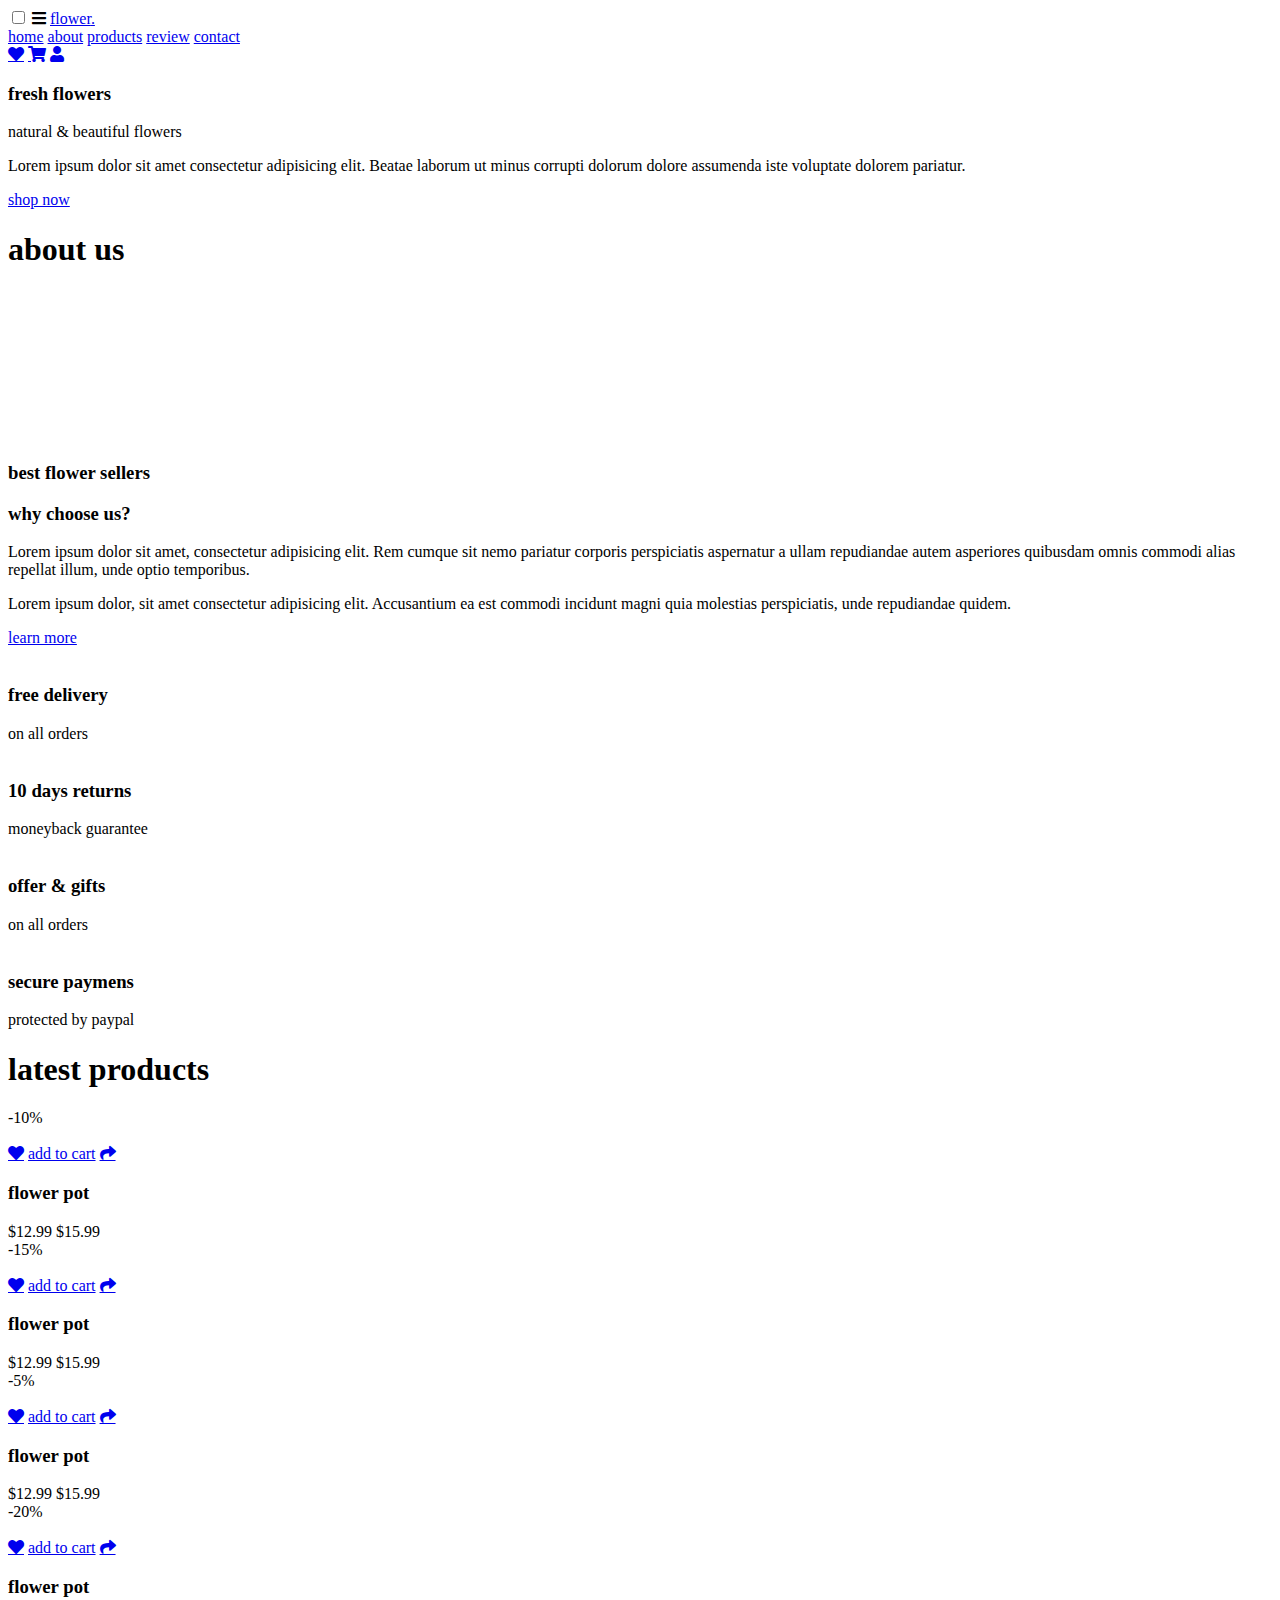
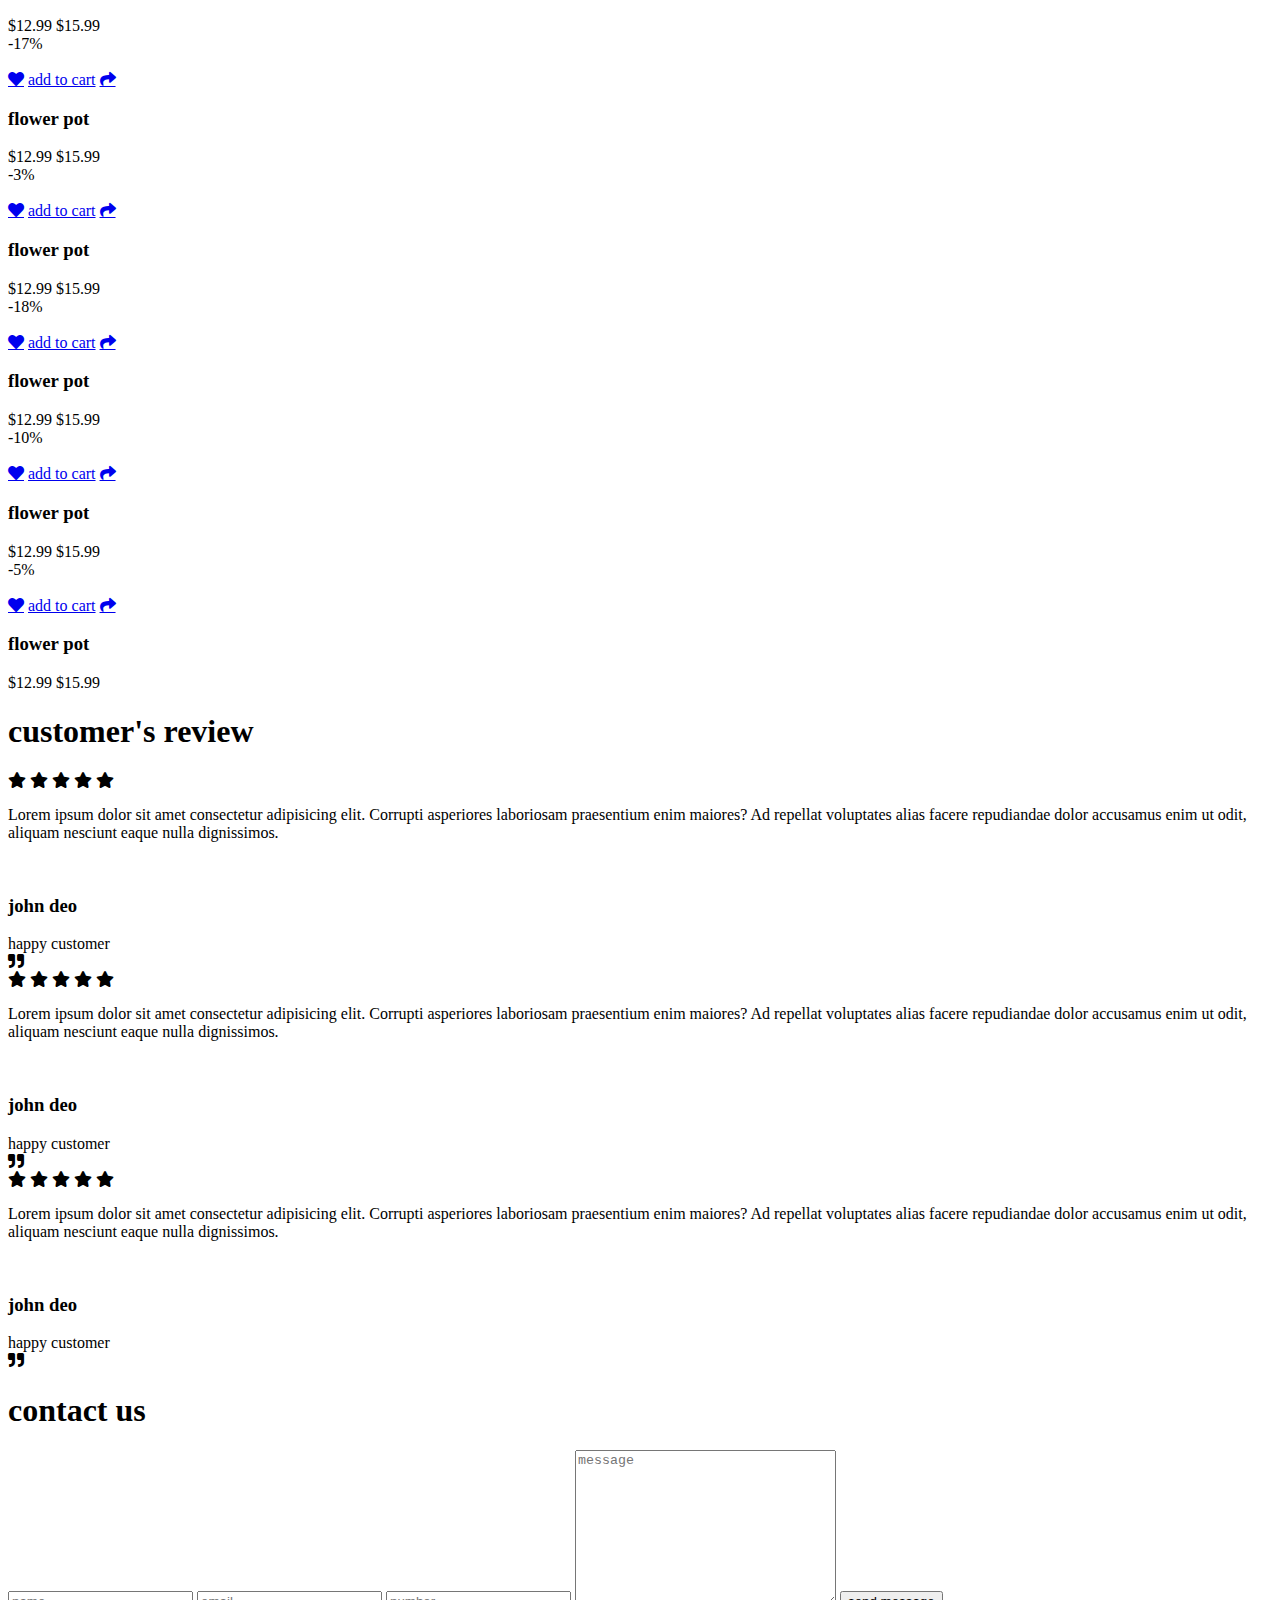
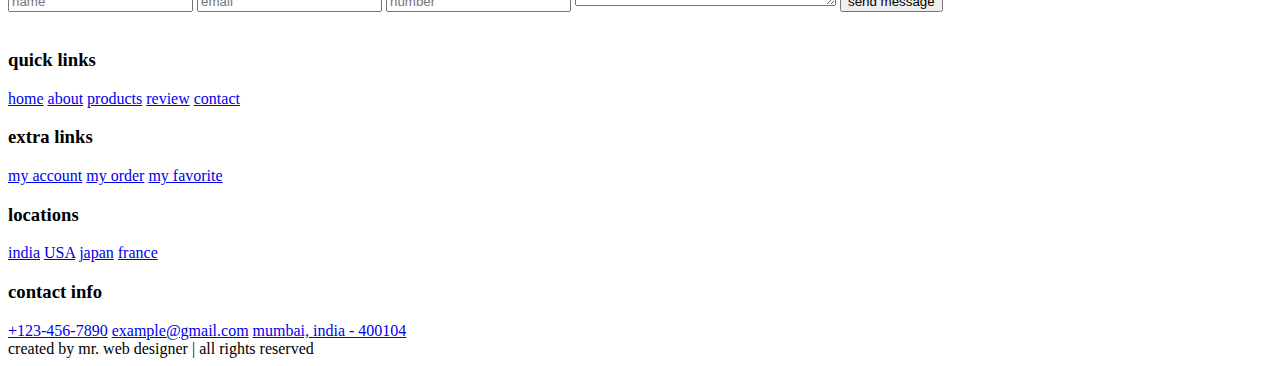
==== index.html @ 036f579e "Add files via upload" ====
<!DOCTYPE html>
<html lang="en">
<head>
    <meta charset="UTF-8">
    <meta http-equiv="X-UA-Compatible" content="IE=edge">
    <meta name="viewport" content="width=device-width, initial-scale=1.0">
    <title>complete responsive flower website design tutorial</title>

    <!-- font awesome cdn link  -->
    <link rel="stylesheet" href="https://cdnjs.cloudflare.com/ajax/libs/font-awesome/5.15.3/css/all.min.css">

    <!-- custom css file link  -->
    <link rel="stylesheet" href="css/style.css">

</head>
<body>

<!-- header section starts  -->

<header>

    <input type="checkbox" name="" id="toggler">
    <label for="toggler" class="fas fa-bars"></label>

    <a href="#" class="logo">flower<span>.</span></a>

    <nav class="navbar">
        <a href="#home">home</a>
        <a href="#about">about</a>
        <a href="#products">products</a>
        <a href="#review">review</a>
        <a href="#contact">contact</a>
    </nav>

    <div class="icons">
        <a href="#" class="fas fa-heart"></a>
        <a href="#" class="fas fa-shopping-cart"></a>
        <a href="#" class="fas fa-user"></a>
    </div>

</header>

<!-- header section ends -->

<!-- home section starts  -->

<section class="home" id="home">

    <div class="content">
        <h3>fresh flowers</h3>
        <span> natural & beautiful flowers </span>
        <p>Lorem ipsum dolor sit amet consectetur adipisicing elit. Beatae laborum ut minus corrupti dolorum dolore assumenda iste voluptate dolorem pariatur.</p>
        <a href="#" class="btn">shop now</a>
    </div>
    
</section>

<!-- home section ends -->

<!-- about section starts  -->

<section class="about" id="about">

    <h1 class="heading"> <span> about </span> us </h1>

    <div class="row">

        <div class="video-container">
            <video src="images/about-vid.mp4" loop autoplay muted></video>
            <h3>best flower sellers</h3>
        </div>

        <div class="content">
            <h3>why choose us?</h3>
            <p>Lorem ipsum dolor sit amet, consectetur adipisicing elit. Rem cumque sit nemo pariatur corporis perspiciatis aspernatur a ullam repudiandae autem asperiores quibusdam omnis commodi alias repellat illum, unde optio temporibus.</p>
            <p>Lorem ipsum dolor, sit amet consectetur adipisicing elit. Accusantium ea est commodi incidunt magni quia molestias perspiciatis, unde repudiandae quidem.</p>
            <a href="#" class="btn">learn more</a>
        </div>

    </div>

</section>

<!-- about section ends -->

<!-- icons section starts  -->

<section class="icons-container">

    <div class="icons">
        <img src="images/icon-1.png" alt="">
        <div class="info">
            <h3>free delivery</h3>
            <span>on all orders</span>
        </div>
    </div>

    <div class="icons">
        <img src="images/icon-2.png" alt="">
        <div class="info">
            <h3>10 days returns</h3>
            <span>moneyback guarantee</span>
        </div>
    </div>

    <div class="icons">
        <img src="images/icon-3.png" alt="">
        <div class="info">
            <h3>offer & gifts</h3>
            <span>on all orders</span>
        </div>
    </div>

    <div class="icons">
        <img src="images/icon-4.png" alt="">
        <div class="info">
            <h3>secure paymens</h3>
            <span>protected by paypal</span>
        </div>
    </div>
   
</section>

<!-- icons section ends -->

<!-- prodcuts section starts  -->

<section class="products" id="products">

    <h1 class="heading"> latest <span>products</span> </h1>

    <div class="box-container">

        <div class="box">
            <span class="discount">-10%</span>
            <div class="image">
                <img src="images/img-1.jpg" alt="">
                <div class="icons">
                    <a href="#" class="fas fa-heart"></a>
                    <a href="#" class="cart-btn">add to cart</a>
                    <a href="#" class="fas fa-share"></a>
                </div>
            </div>
            <div class="content">
                <h3>flower pot</h3>
                <div class="price"> $12.99 <span>$15.99</span> </div>
            </div>
        </div>

        <div class="box">
            <span class="discount">-15%</span>
            <div class="image">
                <img src="images/img-2.jpg" alt="">
                <div class="icons">
                    <a href="#" class="fas fa-heart"></a>
                    <a href="#" class="cart-btn">add to cart</a>
                    <a href="#" class="fas fa-share"></a>
                </div>
            </div>
            <div class="content">
                <h3>flower pot</h3>
                <div class="price"> $12.99 <span>$15.99</span> </div>
            </div>
        </div>

        <div class="box">
            <span class="discount">-5%</span>
            <div class="image">
                <img src="images/img-3.jpg" alt="">
                <div class="icons">
                    <a href="#" class="fas fa-heart"></a>
                    <a href="#" class="cart-btn">add to cart</a>
                    <a href="#" class="fas fa-share"></a>
                </div>
            </div>
            <div class="content">
                <h3>flower pot</h3>
                <div class="price"> $12.99 <span>$15.99</span> </div>
            </div>
        </div>

        <div class="box">
            <span class="discount">-20%</span>
            <div class="image">
                <img src="images/img-4.jpg" alt="">
                <div class="icons">
                    <a href="#" class="fas fa-heart"></a>
                    <a href="#" class="cart-btn">add to cart</a>
                    <a href="#" class="fas fa-share"></a>
                </div>
            </div>
            <div class="content">
                <h3>flower pot</h3>
                <div class="price"> $12.99 <span>$15.99</span> </div>
            </div>
        </div>

        <div class="box">
            <span class="discount">-17%</span>
            <div class="image">
                <img src="images/img-5.jpg" alt="">
                <div class="icons">
                    <a href="#" class="fas fa-heart"></a>
                    <a href="#" class="cart-btn">add to cart</a>
                    <a href="#" class="fas fa-share"></a>
                </div>
            </div>
            <div class="content">
                <h3>flower pot</h3>
                <div class="price"> $12.99 <span>$15.99</span> </div>
            </div>
        </div>

        <div class="box">
            <span class="discount">-3%</span>
            <div class="image">
                <img src="images/img-6.jpg" alt="">
                <div class="icons">
                    <a href="#" class="fas fa-heart"></a>
                    <a href="#" class="cart-btn">add to cart</a>
                    <a href="#" class="fas fa-share"></a>
                </div>
            </div>
            <div class="content">
                <h3>flower pot</h3>
                <div class="price"> $12.99 <span>$15.99</span> </div>
            </div>
        </div>

        <div class="box">
            <span class="discount">-18%</span>
            <div class="image">
                <img src="images/img-7.jpg" alt="">
                <div class="icons">
                    <a href="#" class="fas fa-heart"></a>
                    <a href="#" class="cart-btn">add to cart</a>
                    <a href="#" class="fas fa-share"></a>
                </div>
            </div>
            <div class="content">
                <h3>flower pot</h3>
                <div class="price"> $12.99 <span>$15.99</span> </div>
            </div>
        </div>

        <div class="box">
            <span class="discount">-10%</span>
            <div class="image">
                <img src="images/img-8.jpg" alt="">
                <div class="icons">
                    <a href="#" class="fas fa-heart"></a>
                    <a href="#" class="cart-btn">add to cart</a>
                    <a href="#" class="fas fa-share"></a>
                </div>
            </div>
            <div class="content">
                <h3>flower pot</h3>
                <div class="price"> $12.99 <span>$15.99</span> </div>
            </div>
        </div>

        <div class="box">
            <span class="discount">-5%</span>
            <div class="image">
                <img src="images/img-9.jpg" alt="">
                <div class="icons">
                    <a href="#" class="fas fa-heart"></a>
                    <a href="#" class="cart-btn">add to cart</a>
                    <a href="#" class="fas fa-share"></a>
                </div>
            </div>
            <div class="content">
                <h3>flower pot</h3>
                <div class="price"> $12.99 <span>$15.99</span> </div>
            </div>
        </div>

    </div>

</section>

<!-- prodcuts section ends -->

<!-- review section starts  -->

<section class="review" id="review">

<h1 class="heading"> customer's <span>review</span> </h1>

<div class="box-container">

    <div class="box">
        <div class="stars">
            <i class="fas fa-star"></i>
            <i class="fas fa-star"></i>
            <i class="fas fa-star"></i>
            <i class="fas fa-star"></i>
            <i class="fas fa-star"></i>
        </div>
        <p>Lorem ipsum dolor sit amet consectetur adipisicing elit. Corrupti asperiores laboriosam praesentium enim maiores? Ad repellat voluptates alias facere repudiandae dolor accusamus enim ut odit, aliquam nesciunt eaque nulla dignissimos.</p>
        <div class="user">
            <img src="images/pic-1.png" alt="">
            <div class="user-info">
                <h3>john deo</h3>
                <span>happy customer</span>
            </div>
        </div>
        <span class="fas fa-quote-right"></span>
    </div>

    <div class="box">
        <div class="stars">
            <i class="fas fa-star"></i>
            <i class="fas fa-star"></i>
            <i class="fas fa-star"></i>
            <i class="fas fa-star"></i>
            <i class="fas fa-star"></i>
        </div>
        <p>Lorem ipsum dolor sit amet consectetur adipisicing elit. Corrupti asperiores laboriosam praesentium enim maiores? Ad repellat voluptates alias facere repudiandae dolor accusamus enim ut odit, aliquam nesciunt eaque nulla dignissimos.</p>
        <div class="user">
            <img src="images/pic-2.png" alt="">
            <div class="user-info">
                <h3>john deo</h3>
                <span>happy customer</span>
            </div>
        </div>
        <span class="fas fa-quote-right"></span>
    </div>

    <div class="box">
        <div class="stars">
            <i class="fas fa-star"></i>
            <i class="fas fa-star"></i>
            <i class="fas fa-star"></i>
            <i class="fas fa-star"></i>
            <i class="fas fa-star"></i>
        </div>
        <p>Lorem ipsum dolor sit amet consectetur adipisicing elit. Corrupti asperiores laboriosam praesentium enim maiores? Ad repellat voluptates alias facere repudiandae dolor accusamus enim ut odit, aliquam nesciunt eaque nulla dignissimos.</p>
        <div class="user">
            <img src="images/pic-3.png" alt="">
            <div class="user-info">
                <h3>john deo</h3>
                <span>happy customer</span>
            </div>
        </div>
        <span class="fas fa-quote-right"></span>
    </div>

</div>
    
</section>

<!-- review section ends -->

<!-- contact section starts  -->

<section class="contact" id="contact">

    <h1 class="heading"> <span> contact </span> us </h1>

    <div class="row">

        <form action="">
            <input type="text" placeholder="name" class="box">
            <input type="email" placeholder="email" class="box">
            <input type="number" placeholder="number" class="box">
            <textarea name="" class="box" placeholder="message" id="" cols="30" rows="10"></textarea>
            <input type="submit" value="send message" class="btn">
        </form>

        <div class="image">
            <img src="images/contact-img.svg" alt="">
        </div>

    </div>

</section>

<!-- contact section ends -->

<!-- footer section starts  -->

<section class="footer">

    <div class="box-container">

        <div class="box">
            <h3>quick links</h3>
            <a href="#">home</a>
            <a href="#">about</a>
            <a href="#">products</a>
            <a href="#">review</a>
            <a href="#">contact</a>
        </div>

        <div class="box">
            <h3>extra links</h3>
            <a href="#">my account</a>
            <a href="#">my order</a>
            <a href="#">my favorite</a>
        </div>

        <div class="box">
            <h3>locations</h3>
            <a href="#">india</a>
            <a href="#">USA</a>
            <a href="#">japan</a>
            <a href="#">france</a>
        </div>

        <div class="box">
            <h3>contact info</h3>
            <a href="#">+123-456-7890</a>
            <a href="#">example@gmail.com</a>
            <a href="#">mumbai, india - 400104</a>
            <img src="images/payment.png" alt="">
        </div>

    </div>

    <div class="credit"> created by <span> mr. web designer </span> | all rights reserved </div>

</section>

<!-- footer section ends -->


















    
</body>
</html>
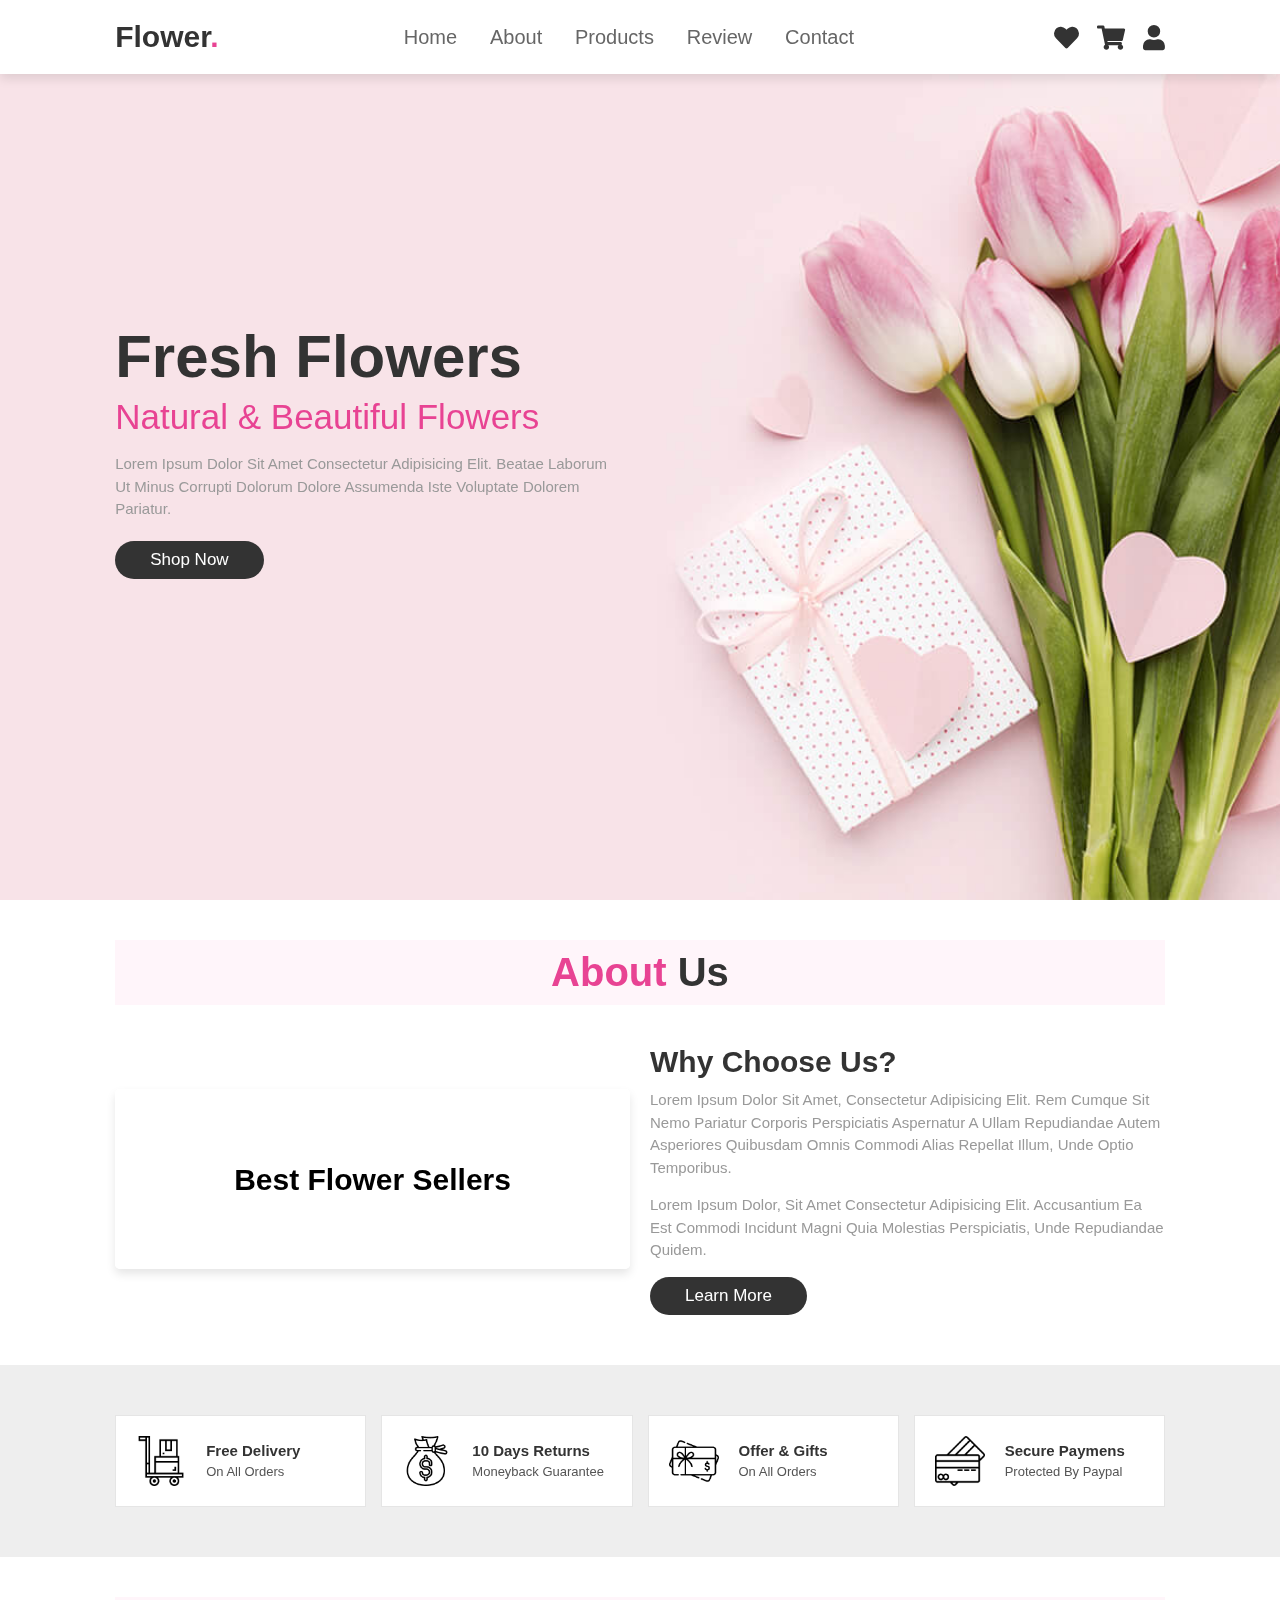
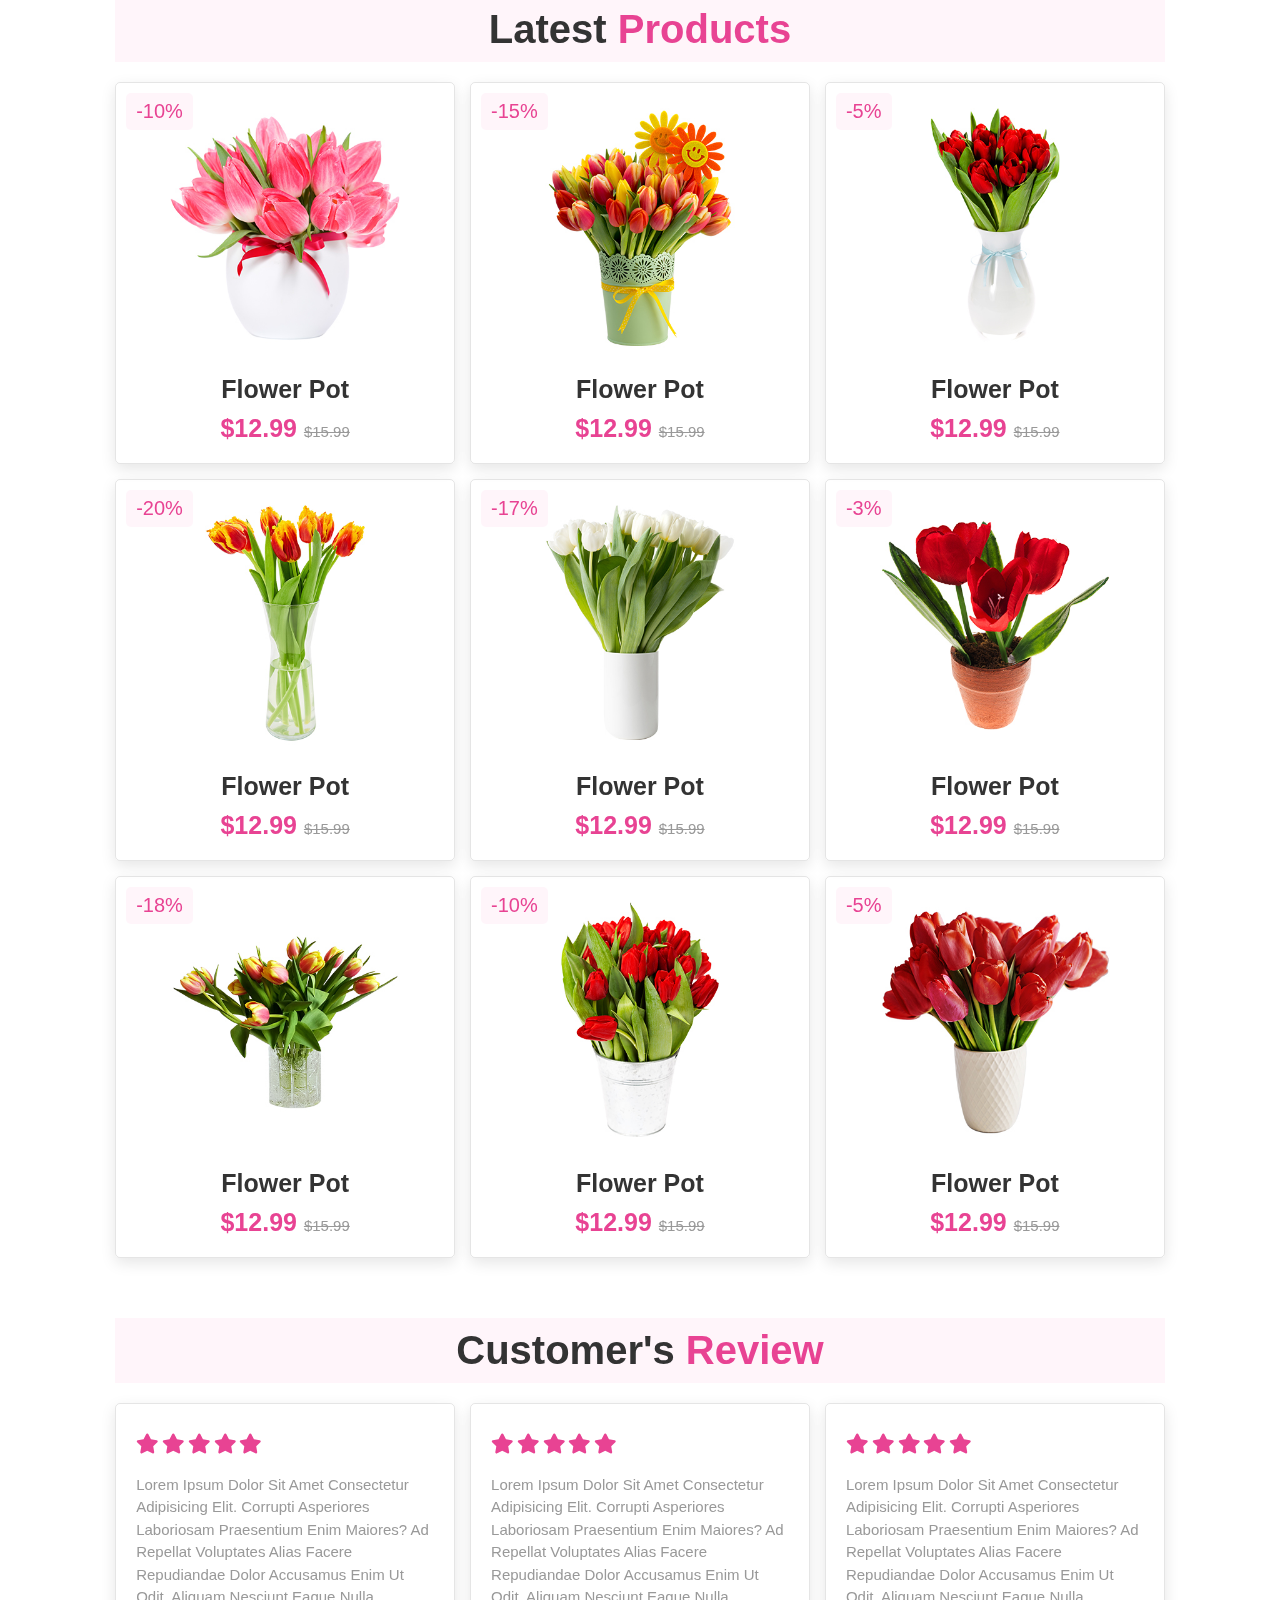
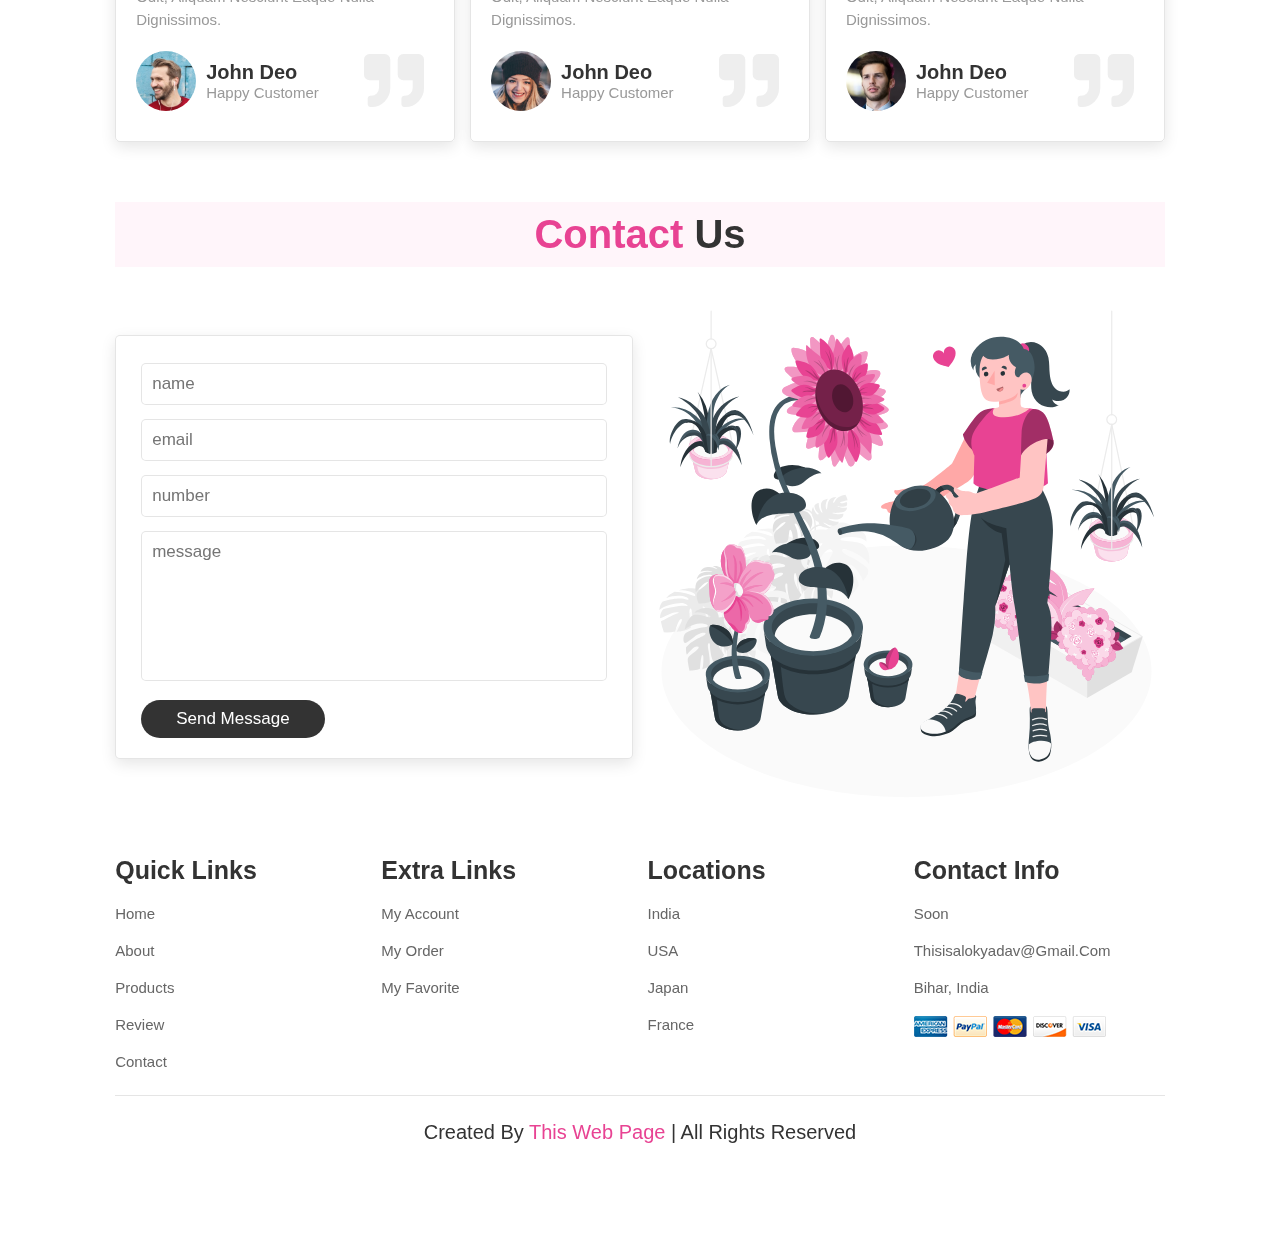
==== commit d6c01d83: "Update index.html" ====
--- a/index.html
+++ b/index.html
@@ -410,15 +410,15 @@
 
         <div class="box">
             <h3>contact info</h3>
-            <a href="#">+123-456-7890</a>
-            <a href="#">example@gmail.com</a>
-            <a href="#">mumbai, india - 400104</a>
+            <a href="#">soon</a>
+            <a href="#">thisisalokyadav@gmail.com</a>
+            <a href="#">bihar, india</a>
             <img src="images/payment.png" alt="">
         </div>
 
     </div>
 
-    <div class="credit"> created by <span> mr. web designer </span> | all rights reserved </div>
+    <div class="credit"> created by <span> this web page </span> | all rights reserved </div>
 
 </section>
 
@@ -443,4 +443,4 @@
 
     
 </body>
-</html>+</html>
--- a/css/style.css
+++ b/css/style.css
@@ -0,0 +1,558 @@
+:root{
+    --pink:#e84393;
+}
+
+*{
+    margin:0; padding:0;
+    box-sizing: border-box;
+    font-family: Verdana, Geneva, Tahoma, sans-serif;
+    outline: none; border:none;
+    text-decoration: none;
+    text-transform: capitalize;
+    transition: .2s linear;
+}
+
+html{
+    font-size: 62.5%;
+    scroll-behavior: smooth;
+    scroll-padding-top: 6rem;
+    overflow-x: hidden;
+}
+
+section{
+    padding:2rem 9%;
+}
+
+.heading{
+    text-align: center;
+    font-size: 4rem;
+    color:#333;
+    padding:1rem;
+    margin:2rem 0;
+    background:rgba(255, 51, 153,.05);
+}
+
+.heading span{
+    color:var(--pink);
+}
+
+.btn{
+    display: inline-block;
+    margin-top: 1rem;
+    border-radius: 5rem;
+    background:#333;
+    color:#fff;
+    padding:.9rem 3.5rem;
+    cursor: pointer;
+    font-size: 1.7rem;
+}
+
+.btn:hover{
+    background:var(--pink);
+}
+
+header{
+    position: fixed;
+    top:0; left:0; right:0;
+    background:#fff;
+    padding:2rem 9%;
+    display: flex;
+    align-items: center;
+    justify-content: space-between;
+    z-index: 1000;
+    box-shadow: 0 .5rem 1rem rgba(0,0,0,.1);
+}
+
+header .logo{
+    font-size: 3rem;
+    color:#333;
+    font-weight: bolder;
+}
+
+header .logo span{
+    color:var(--pink);
+}
+
+header .navbar a{
+    font-size: 2rem;
+    padding:0 1.5rem;
+    color:#666;
+}
+
+header .navbar a:hover{
+    color:var(--pink);
+}
+
+header .icons a{
+    font-size: 2.5rem;
+    color:#333;
+    margin-left: 1.5rem;
+}
+
+header .icons a:hover{
+    color:var(--pink);
+}
+
+header #toggler{
+    display: none;
+}
+
+header .fa-bars{
+    font-size: 3rem;
+    color:#333;
+    border-radius: .5rem;
+    padding:.5rem 1.5rem;
+    cursor: pointer;
+    border:.1rem solid rgba(0,0,0,.3);
+    display: none;
+}
+
+.home{
+    display: flex;
+    align-items: center;
+    min-height: 100vh;
+    background:url(../images/home-bg.jpg) no-repeat;
+    background-size: cover;
+    background-position: center;
+}
+
+.home .content{
+    max-width: 50rem;
+}
+
+.home .content h3{
+    font-size: 6rem;
+    color:#333;
+}
+
+.home .content span{
+    font-size: 3.5rem;
+    color:var(--pink);
+    padding:1rem 0;
+    line-height: 1.5;
+}
+
+.home .content p{
+    font-size: 1.5rem;
+    color:#999;
+    padding:1rem 0;
+    line-height: 1.5;
+}
+
+.about .row{
+    display: flex;
+    align-items: center;
+    gap:2rem;
+    flex-wrap: wrap;
+    padding:2rem 0;
+    padding-bottom: 3rem;
+}
+
+.about .row .video-container{
+    flex:1 1 40rem;
+    position: relative;
+}
+
+.about .row .video-container video{
+    width:100%;
+    border:1.5rem solid #fff;
+    border-radius: .5rem;
+    box-shadow: 0 .5rem 1rem rgba(0,0,0,.1);
+    height: 100%;
+    object-fit: cover;
+}
+
+.about .row .video-container h3{
+    position: absolute;
+    top:50%; transform: translateY(-50%);
+    font-size: 3rem;
+    background:#fff;
+    width:100%;
+    padding:1rem 2rem;
+    text-align: center;
+    mix-blend-mode: screen;
+}
+
+.about .row .content{
+    flex:1 1 40rem;
+}
+
+.about .row .content h3{
+    font-size: 3rem;
+    color:#333;
+}
+
+.about .row .content p{
+    font-size: 1.5rem;
+    color:#999;
+    padding:.5rem 0;
+    padding-top: 1rem;
+    line-height: 1.5;
+}
+
+.icons-container{
+    background:#eee;
+    display: flex;
+    flex-wrap: wrap;
+    gap:1.5rem;
+    padding-top: 5rem;
+    padding-bottom: 5rem;
+}
+
+.icons-container .icons{
+    background:#fff;
+    border:.1rem solid rgba(0,0,0,.1);
+    padding:2rem;
+    display: flex;
+    align-items: center;
+    flex:1 1 25rem;
+}
+
+.icons-container .icons img{
+    height:5rem;
+    margin-right: 2rem;
+}
+
+.icons-container .icons h3{
+    color:#333;
+    padding-bottom: .5rem;
+    font-size: 1.5rem;
+}
+
+.icons-container .icons span{
+    color:#555;
+    font-size: 1.3rem;
+}
+
+.products .box-container{
+    display: flex;
+    flex-wrap: wrap;
+    gap:1.5rem;
+}
+
+.products .box-container .box{
+    flex:1 1 30rem;
+    box-shadow: 0 .5rem 1.5rem rgba(0,0,0,.1);
+    border-radius: .5rem;
+    border:.1rem solid rgba(0,0,0,.1);
+    position: relative;    
+}
+
+.products .box-container .box .discount{
+    position: absolute;
+    top:1rem; left:1rem;
+    padding:.7rem 1rem;
+    font-size: 2rem;
+    color:var(--pink);
+    background:rgba(255, 51, 153,.05);
+    z-index: 1;
+    border-radius: .5rem;
+}
+
+.products .box-container .box .image{
+    position: relative;
+    text-align: center;
+    padding-top: 2rem;
+    overflow:hidden;
+}
+
+.products .box-container .box .image img{
+    height:25rem;
+}
+
+.products .box-container .box:hover .image img{
+    transform: scale(1.1);
+}
+
+.products .box-container .box .image .icons{
+    position: absolute;
+    bottom:-7rem; left:0; right:0;
+    display: flex;
+}
+
+.products .box-container .box:hover .image .icons{
+    bottom:0;
+}
+
+.products .box-container .box .image .icons a{
+    height: 5rem;
+    line-height: 5rem;
+    font-size: 2rem;
+    width:50%;
+    background:var(--pink);
+    color:#fff;
+}
+
+.products .box-container .box .image .icons .cart-btn{
+    border-left: .1rem solid #fff7;
+    border-right: .1rem solid #fff7;
+    width:100%;
+}
+
+.products .box-container .box .image .icons a:hover{
+    background:#333;
+}
+
+.products .box-container .box .content{
+    padding:2rem;
+    text-align: center;
+}
+
+.products .box-container .box .content h3{
+    font-size: 2.5rem;
+    color:#333;
+}
+
+.products .box-container .box .content .price{
+    font-size: 2.5rem;
+    color:var(--pink);
+    font-weight: bolder;
+    padding-top: 1rem;
+}
+
+.products .box-container .box .content .price span{
+    font-size: 1.5rem;
+    color:#999;
+    font-weight: lighter;
+    text-decoration: line-through;
+}
+
+.review .box-container{
+    display: flex;
+    flex-wrap: wrap;
+    gap:1.5rem;
+}
+
+.review .box-container .box{
+    flex:1 1 30rem;
+    box-shadow: 0 .5rem 1.5rem rgba(0,0,0,.1);
+    border-radius: .5rem;
+    padding:3rem 2rem;
+    position: relative;
+    border:.1rem solid rgba(0,0,0,.1);
+}
+
+.review .box-container .box .fa-quote-right{
+    position: absolute;
+    bottom:3rem; right:3rem;
+    font-size: 6rem;
+    color:#eee;
+}
+
+.review .box-container .box .stars i{
+    color:var(--pink);
+    font-size: 2rem;
+}
+
+.review .box-container .box p{
+    color:#999;
+    font-size: 1.5rem;
+    line-height: 1.5;
+    padding-top: 2rem;
+}
+
+.review .box-container .box .user{
+    display: flex;
+    align-items: center;
+    padding-top: 2rem;
+}
+
+.review .box-container .box .user img{
+    height:6rem;
+    width:6rem;
+    border-radius: 50%;
+    object-fit: cover;
+    margin-right: 1rem;
+}
+
+.review .box-container .box .user h3{
+    font-size: 2rem;
+    color:#333;
+}
+
+.review .box-container .box .user span{
+    font-size: 1.5rem;
+    color:#999;
+}
+
+.contact .row{
+    display: flex;
+    flex-wrap: wrap-reverse;
+    gap:1.5rem;
+    align-items: center;
+}
+
+.contact .row form{
+    flex:1 1 40rem;
+    padding:2rem 2.5rem;
+    box-shadow: 0 .5rem 1.5rem rgba(0,0,0,.1);
+    border:.1rem solid rgba(0,0,0,.1);
+    background: #fff;
+    border-radius: .5rem;
+}
+
+.contact .row .image{
+    flex:1 1 40rem;
+}
+
+.contact .row .image img{
+    width: 100%;
+}
+
+.contact .row form .box{
+    padding:1rem;
+    font-size: 1.7rem;
+    color:#333;
+    text-transform: none;
+    border:.1rem solid rgba(0,0,0,.1);
+    border-radius: .5rem;
+    margin:.7rem 0;
+    width: 100%;
+}
+
+.contact .row form .box:focus{
+    border-color: var(--pink);
+}
+
+.contact .row form textarea{
+    height: 15rem;
+    resize: none;
+}
+
+.footer .box-container{
+    display: flex;
+    flex-wrap: wrap;
+    gap:1.5rem;
+}
+
+.footer .box-container .box{
+    flex:1 1 25rem;
+}
+
+.footer .box-container .box h3{
+    color:#333;
+    font-size: 2.5rem;
+    padding:1rem 0;
+}
+
+.footer .box-container .box a{
+    display: block;
+    color:#666;
+    font-size: 1.5rem;
+    padding:1rem 0;
+}
+
+.footer .box-container .box a:hover{
+    color:var(--pink);
+    text-decoration: underline;
+}
+
+.footer .box-container .box  img{
+    margin-top: 1rem;
+}
+
+.footer .credit{
+    text-align: center;
+    padding:1.5rem;
+    margin-top: 1.5rem;
+    padding-top: 2.5rem;
+    font-size: 2rem;
+    color:#333;
+    border-top: .1rem solid rgba(0,0,0,.1);
+    padding-bottom: 9rem;
+}
+
+.footer .credit span{
+    color:var(--pink);
+}
+
+
+
+
+
+
+
+
+
+
+
+
+
+
+
+/* media queries  */
+@media (max-width:991px){
+    
+    html{
+        font-size: 55%;
+    }
+
+    header{
+        padding:2rem;
+    }
+
+    section{
+        padding:2rem;
+    }
+
+    .home{
+        background-position: left;
+    }
+
+}
+
+@media (max-width:768px){
+
+    header .fa-bars{
+        display: block;
+    }
+
+    header .navbar{
+        position:absolute;
+        top:100%; left:0; right:0;
+        background:#eee;
+        border-top: .1rem solid rgba(0,0,0,.1);
+        clip-path: polygon(0 0, 100% 0, 100% 0, 0 0);
+    }
+
+    header #toggler:checked ~ .navbar{
+        clip-path:polygon(0 0, 100% 0, 100% 100%, 0% 100%);
+    }
+
+    header .navbar a{
+        margin:1.5rem;
+        padding:1.5rem;
+        background:#fff;
+        border:.1rem solid rgba(0,0,0,.1);
+        display: block;
+    }
+
+    .home .content h3{
+        font-size: 5rem;
+    }
+
+    .home .content span{
+        font-size: 2.5rem;
+    }
+
+    .icons-container .icons h3{
+        font-size: 2rem;
+    }
+    
+    .icons-container .icons span{
+        font-size: 1.7rem;
+    }
+    
+}
+
+@media (max-width:450px){
+    
+    html{
+        font-size: 50%;
+    }
+
+    .heading{
+        font-size: 3rem;
+    }
+
+}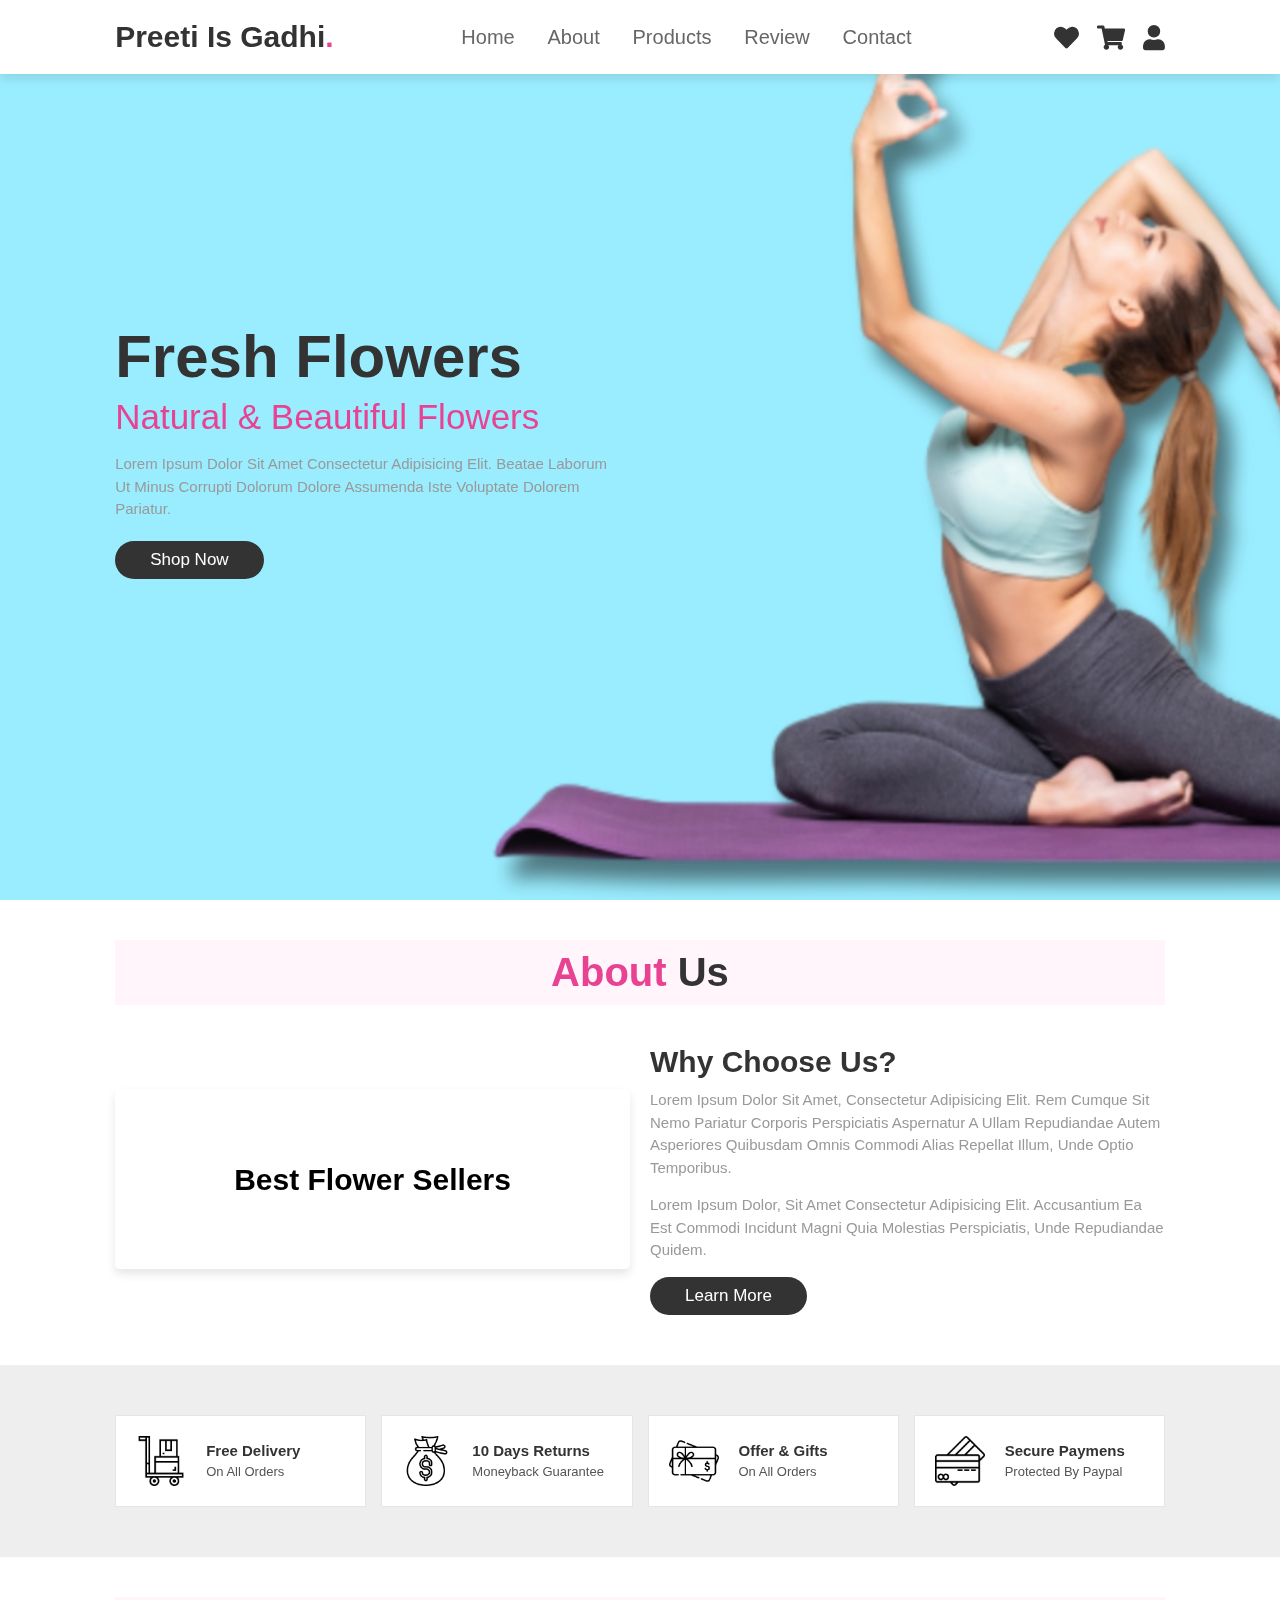
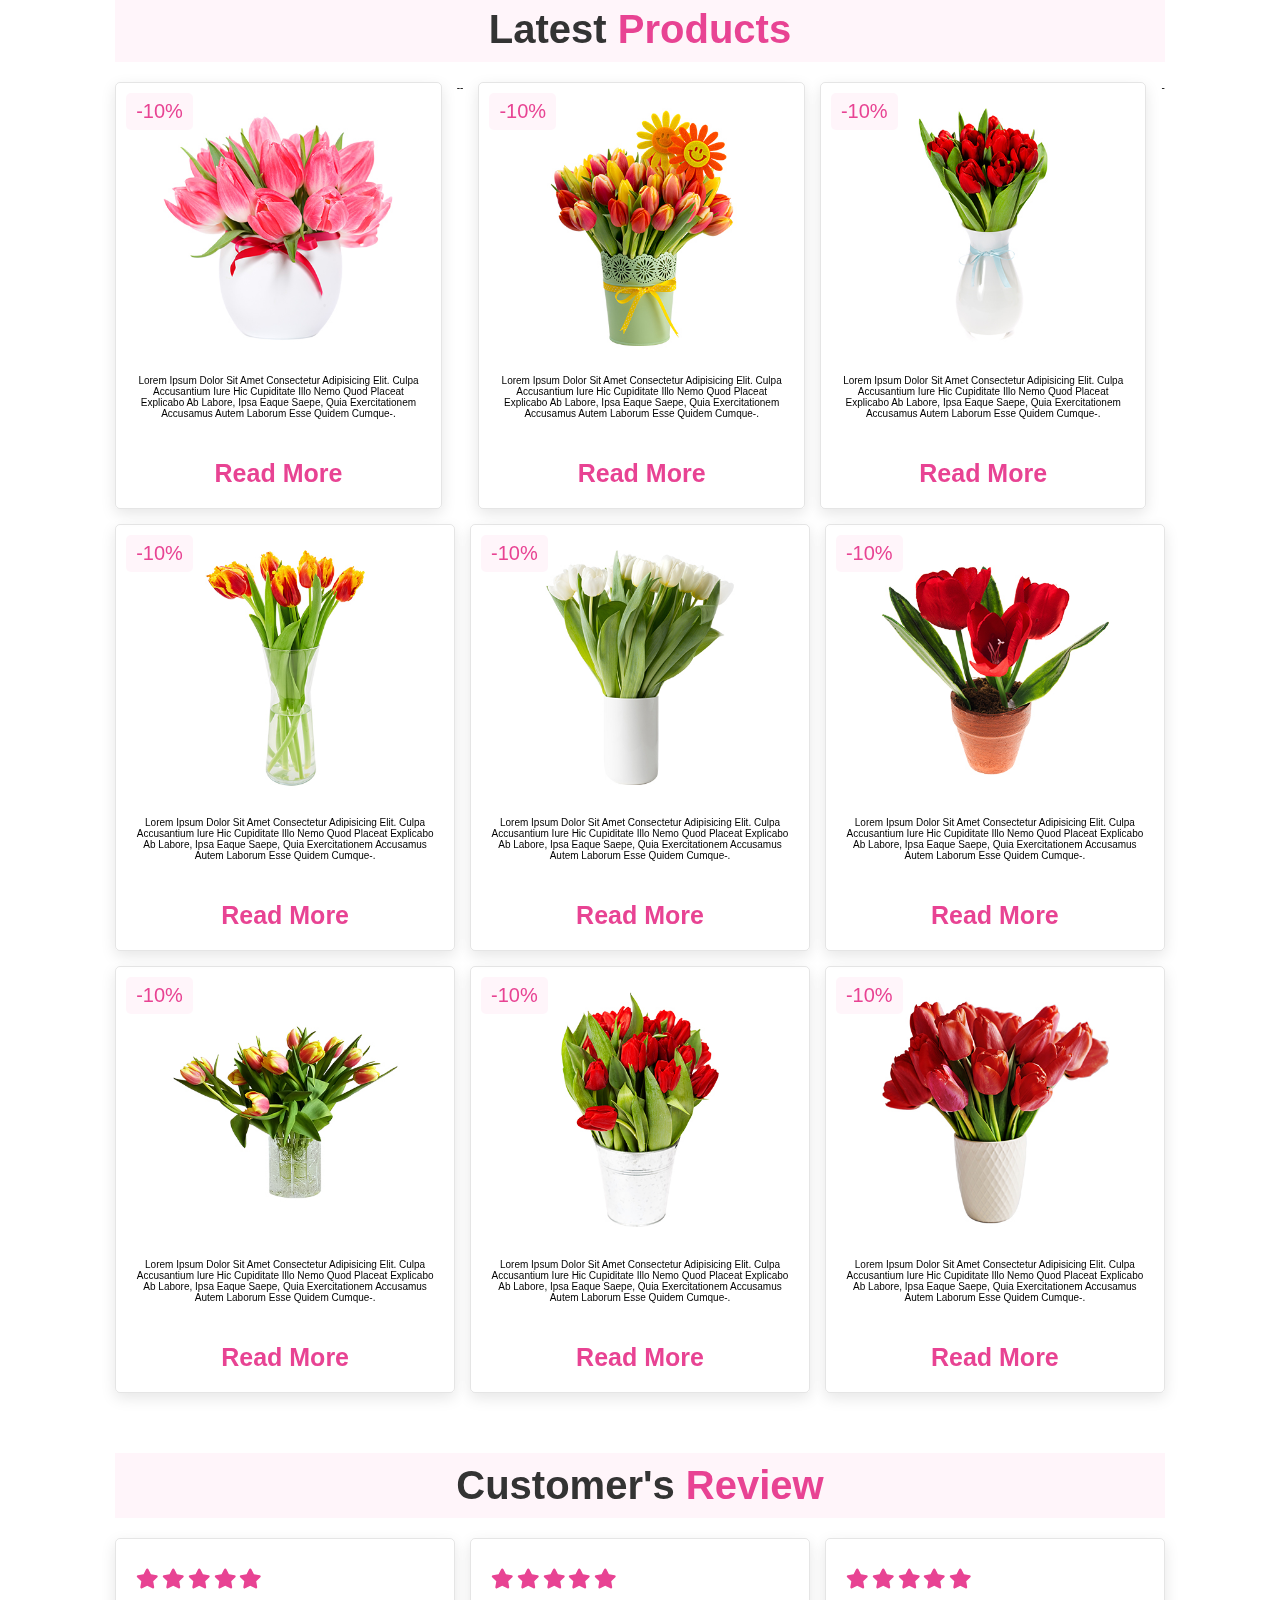
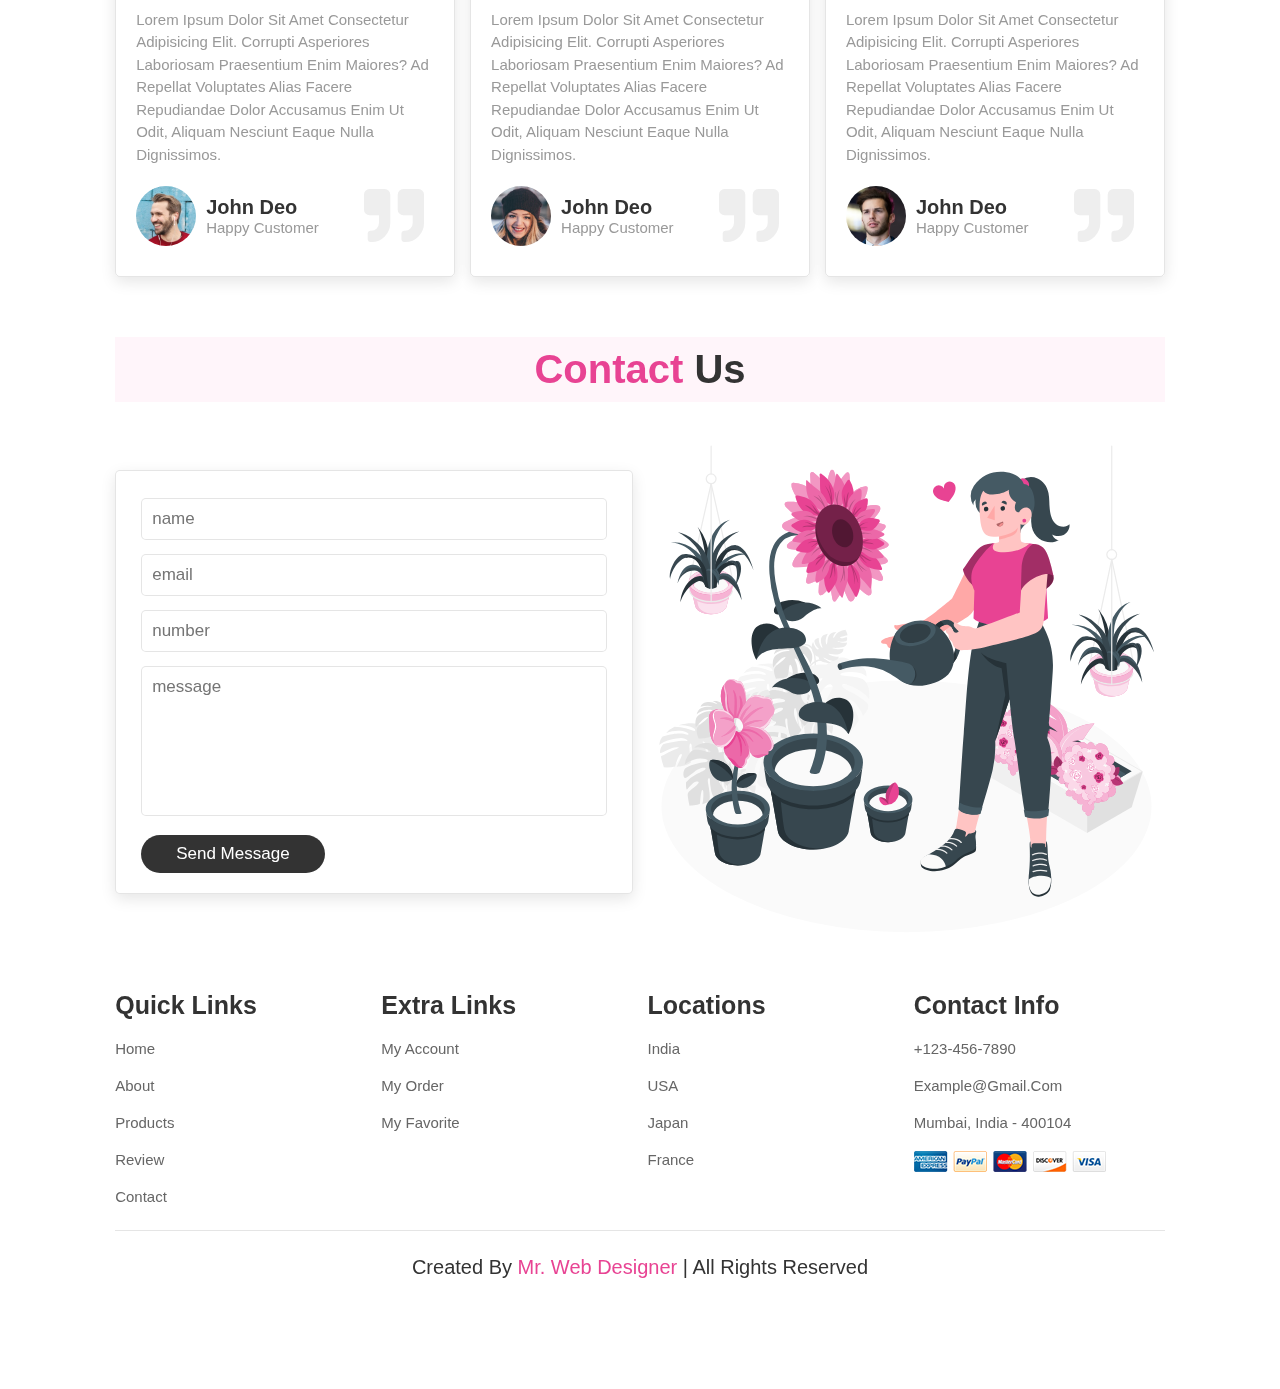
==== commit d3ba1f8d: "Add files via upload" ====
--- a/index.html
+++ b/index.html
@@ -22,7 +22,7 @@
     <input type="checkbox" name="" id="toggler">
     <label for="toggler" class="fas fa-bars"></label>
 
-    <a href="#" class="logo">flower<span>.</span></a>
+    <a href="#" class="logo">preeti is gadhi<span>.</span></a>
 
     <nav class="navbar">
         <a href="#home">home</a>
@@ -130,150 +130,139 @@
     <h1 class="heading"> latest <span>products</span> </h1>
 
     <div class="box-container">
-
+        <!------------product number 1--------------->
         <div class="box">
             <span class="discount">-10%</span>
             <div class="image">
                 <img src="images/img-1.jpg" alt="">
-                <div class="icons">
-                    <a href="#" class="fas fa-heart"></a>
-                    <a href="#" class="cart-btn">add to cart</a>
-                    <a href="#" class="fas fa-share"></a>
-                </div>
-            </div>
-            <div class="content">
-                <h3>flower pot</h3>
-                <div class="price"> $12.99 <span>$15.99</span> </div>
-            </div>
-        </div>
-
-        <div class="box">
-            <span class="discount">-15%</span>
+                
+            </div>
+            <div class="content">
+                <p>Lorem ipsum dolor sit amet consectetur adipisicing elit. Culpa accusantium iure hic cupiditate illo nemo quod placeat explicabo ab labore, ipsa eaque saepe, quia exercitationem accusamus autem laborum esse quidem cumque-.</p>
+               
+            </div>
+            <div class="content"><a href="www.google.com" class="price" target="_blank"> Read more  </a>
+            </div>
+        </div>--
+        <!------------product number 2--------------->
+        <div class="box">
+            <span class="discount">-10%</span>
             <div class="image">
                 <img src="images/img-2.jpg" alt="">
-                <div class="icons">
-                    <a href="#" class="fas fa-heart"></a>
-                    <a href="#" class="cart-btn">add to cart</a>
-                    <a href="#" class="fas fa-share"></a>
-                </div>
-            </div>
-            <div class="content">
-                <h3>flower pot</h3>
-                <div class="price"> $12.99 <span>$15.99</span> </div>
-            </div>
-        </div>
-
-        <div class="box">
-            <span class="discount">-5%</span>
+                
+            </div>
+            <div class="content">
+                <p>Lorem ipsum dolor sit amet consectetur adipisicing elit. Culpa accusantium iure hic cupiditate illo nemo quod placeat explicabo ab labore, ipsa eaque saepe, quia exercitationem accusamus autem laborum esse quidem cumque-.</p>
+               
+            </div>
+            <div class="content"><a href="www.google.com" class="price" target="_blank"> Read more  </a>
+            </div>
+        </div>
+        <!------------product number 3--------------->
+        <div class="box">
+            <span class="discount">-10%</span>
             <div class="image">
                 <img src="images/img-3.jpg" alt="">
-                <div class="icons">
-                    <a href="#" class="fas fa-heart"></a>
-                    <a href="#" class="cart-btn">add to cart</a>
-                    <a href="#" class="fas fa-share"></a>
-                </div>
-            </div>
-            <div class="content">
-                <h3>flower pot</h3>
-                <div class="price"> $12.99 <span>$15.99</span> </div>
-            </div>
-        </div>
-
-        <div class="box">
-            <span class="discount">-20%</span>
-            <div class="image">
-                <img src="images/img-4.jpg" alt="">
-                <div class="icons">
-                    <a href="#" class="fas fa-heart"></a>
-                    <a href="#" class="cart-btn">add to cart</a>
-                    <a href="#" class="fas fa-share"></a>
-                </div>
-            </div>
-            <div class="content">
-                <h3>flower pot</h3>
-                <div class="price"> $12.99 <span>$15.99</span> </div>
-            </div>
-        </div>
-
-        <div class="box">
-            <span class="discount">-17%</span>
-            <div class="image">
-                <img src="images/img-5.jpg" alt="">
-                <div class="icons">
-                    <a href="#" class="fas fa-heart"></a>
-                    <a href="#" class="cart-btn">add to cart</a>
-                    <a href="#" class="fas fa-share"></a>
-                </div>
-            </div>
-            <div class="content">
-                <h3>flower pot</h3>
-                <div class="price"> $12.99 <span>$15.99</span> </div>
-            </div>
-        </div>
-
-        <div class="box">
-            <span class="discount">-3%</span>
+                
+            </div>
+            <div class="content">
+                <p>Lorem ipsum dolor sit amet consectetur adipisicing elit. Culpa accusantium iure hic cupiditate illo nemo quod placeat explicabo ab labore, ipsa eaque saepe, quia exercitationem accusamus autem laborum esse quidem cumque-.</p>
+               
+            </div>
+            <div class="content"><a href="www.google.com" class="price" target="_blank"> Read more  </a>
+            </div>
+        </div>
+ <!------------product number 4--------------->
+-    <div class="box">
+    <span class="discount">-10%</span>
+    <div class="image">
+        <img src="images/img-4.jpg" alt="">
+        
+    </div>
+    <div class="content">
+        <p>Lorem ipsum dolor sit amet consectetur adipisicing elit. Culpa accusantium iure hic cupiditate illo nemo quod placeat explicabo ab labore, ipsa eaque saepe, quia exercitationem accusamus autem laborum esse quidem cumque-.</p>
+       
+    </div>
+    <div class="content"><a href="www.google.com" class="price" target="_blank"> Read more  </a>
+    </div>
+   </div>
+    <!------------product number 5--------------->
+    <div class="box">
+        <span class="discount">-10%</span>
+        <div class="image">
+            <img src="images/img-5.jpg" alt="">
+            
+        </div>
+        <div class="content">
+            <p>Lorem ipsum dolor sit amet consectetur adipisicing elit. Culpa accusantium iure hic cupiditate illo nemo quod placeat explicabo ab labore, ipsa eaque saepe, quia exercitationem accusamus autem laborum esse quidem cumque-.</p>
+           
+        </div>
+        <div class="content"><a href="www.google.com" class="price" target="_blank"> Read more  </a>
+        </div>
+    </div>
+ <!------------product number 6--------------->
+         <div class="box">
+            <span class="discount">-10%</span>
             <div class="image">
                 <img src="images/img-6.jpg" alt="">
-                <div class="icons">
-                    <a href="#" class="fas fa-heart"></a>
-                    <a href="#" class="cart-btn">add to cart</a>
-                    <a href="#" class="fas fa-share"></a>
-                </div>
-            </div>
-            <div class="content">
-                <h3>flower pot</h3>
-                <div class="price"> $12.99 <span>$15.99</span> </div>
-            </div>
-        </div>
-
-        <div class="box">
-            <span class="discount">-18%</span>
+                
+            </div>
+            <div class="content">
+                <p>Lorem ipsum dolor sit amet consectetur adipisicing elit. Culpa accusantium iure hic cupiditate illo nemo quod placeat explicabo ab labore, ipsa eaque saepe, quia exercitationem accusamus autem laborum esse quidem cumque-.</p>
+               
+            </div>
+            <div class="content"><a href="www.google.com" class="price" target="_blank"> Read more  </a>
+            </div>
+        </div>
+         <!------------product number 7--------------->
+         <div class="box">
+            <span class="discount">-10%</span>
             <div class="image">
                 <img src="images/img-7.jpg" alt="">
-                <div class="icons">
-                    <a href="#" class="fas fa-heart"></a>
-                    <a href="#" class="cart-btn">add to cart</a>
-                    <a href="#" class="fas fa-share"></a>
-                </div>
-            </div>
-            <div class="content">
-                <h3>flower pot</h3>
-                <div class="price"> $12.99 <span>$15.99</span> </div>
-            </div>
-        </div>
-
-        <div class="box">
+                
+            </div>
+            <div class="content">
+                <p>Lorem ipsum dolor sit amet consectetur adipisicing elit. Culpa accusantium iure hic cupiditate illo nemo quod placeat explicabo ab labore, ipsa eaque saepe, quia exercitationem accusamus autem laborum esse quidem cumque-.</p>
+               
+            </div>
+            <div class="content"><a href="www.google.com" class="price" target="_blank"> Read more  </a>
+            </div>
+        </div>
+         <!------------product number 8--------------->
+         <div class="box">
             <span class="discount">-10%</span>
             <div class="image">
                 <img src="images/img-8.jpg" alt="">
-                <div class="icons">
-                    <a href="#" class="fas fa-heart"></a>
-                    <a href="#" class="cart-btn">add to cart</a>
-                    <a href="#" class="fas fa-share"></a>
-                </div>
-            </div>
-            <div class="content">
-                <h3>flower pot</h3>
-                <div class="price"> $12.99 <span>$15.99</span> </div>
-            </div>
-        </div>
-
-        <div class="box">
-            <span class="discount">-5%</span>
+            
+            </div>
+            <div class="content">
+                <p>Lorem ipsum dolor sit amet consectetur adipisicing elit. Culpa accusantium iure hic cupiditate illo nemo quod placeat explicabo ab labore, ipsa eaque saepe, quia exercitationem accusamus autem laborum esse quidem cumque-.</p>
+               
+            </div>
+            <div class="content"><a href="www.google.com" class="price" target="_blank"> Read more  </a>
+            </div>
+        </div>
+         <!------------product number 9--------------->
+         <div class="box">
+            <span class="discount">-10%</span>
             <div class="image">
                 <img src="images/img-9.jpg" alt="">
-                <div class="icons">
-                    <a href="#" class="fas fa-heart"></a>
-                    <a href="#" class="cart-btn">add to cart</a>
-                    <a href="#" class="fas fa-share"></a>
-                </div>
-            </div>
-            <div class="content">
-                <h3>flower pot</h3>
-                <div class="price"> $12.99 <span>$15.99</span> </div>
-            </div>
-        </div>
+                
+            </div>
+            <div class="content">
+                <p>Lorem ipsum dolor sit amet consectetur adipisicing elit. Culpa accusantium iure hic cupiditate illo nemo quod placeat explicabo ab labore, ipsa eaque saepe, quia exercitationem accusamus autem laborum esse quidem cumque-.</p>
+               
+            </div>
+            <div class="content"><a href="www.google.com" class="price" target="_blank"> Read more  </a>
+            </div>
+        </div>
+       
+
+        
+
+    
+
+        
 
     </div>
 
@@ -410,15 +399,15 @@
 
         <div class="box">
             <h3>contact info</h3>
-            <a href="#">soon</a>
-            <a href="#">thisisalokyadav@gmail.com</a>
-            <a href="#">bihar, india</a>
+            <a href="#">+123-456-7890</a>
+            <a href="#">example@gmail.com</a>
+            <a href="#">mumbai, india - 400104</a>
             <img src="images/payment.png" alt="">
         </div>
 
     </div>
 
-    <div class="credit"> created by <span> this web page </span> | all rights reserved </div>
+    <div class="credit"> created by <span> mr. web designer </span> | all rights reserved </div>
 
 </section>
 
@@ -443,4 +432,4 @@
 
     
 </body>
-</html>
+</html>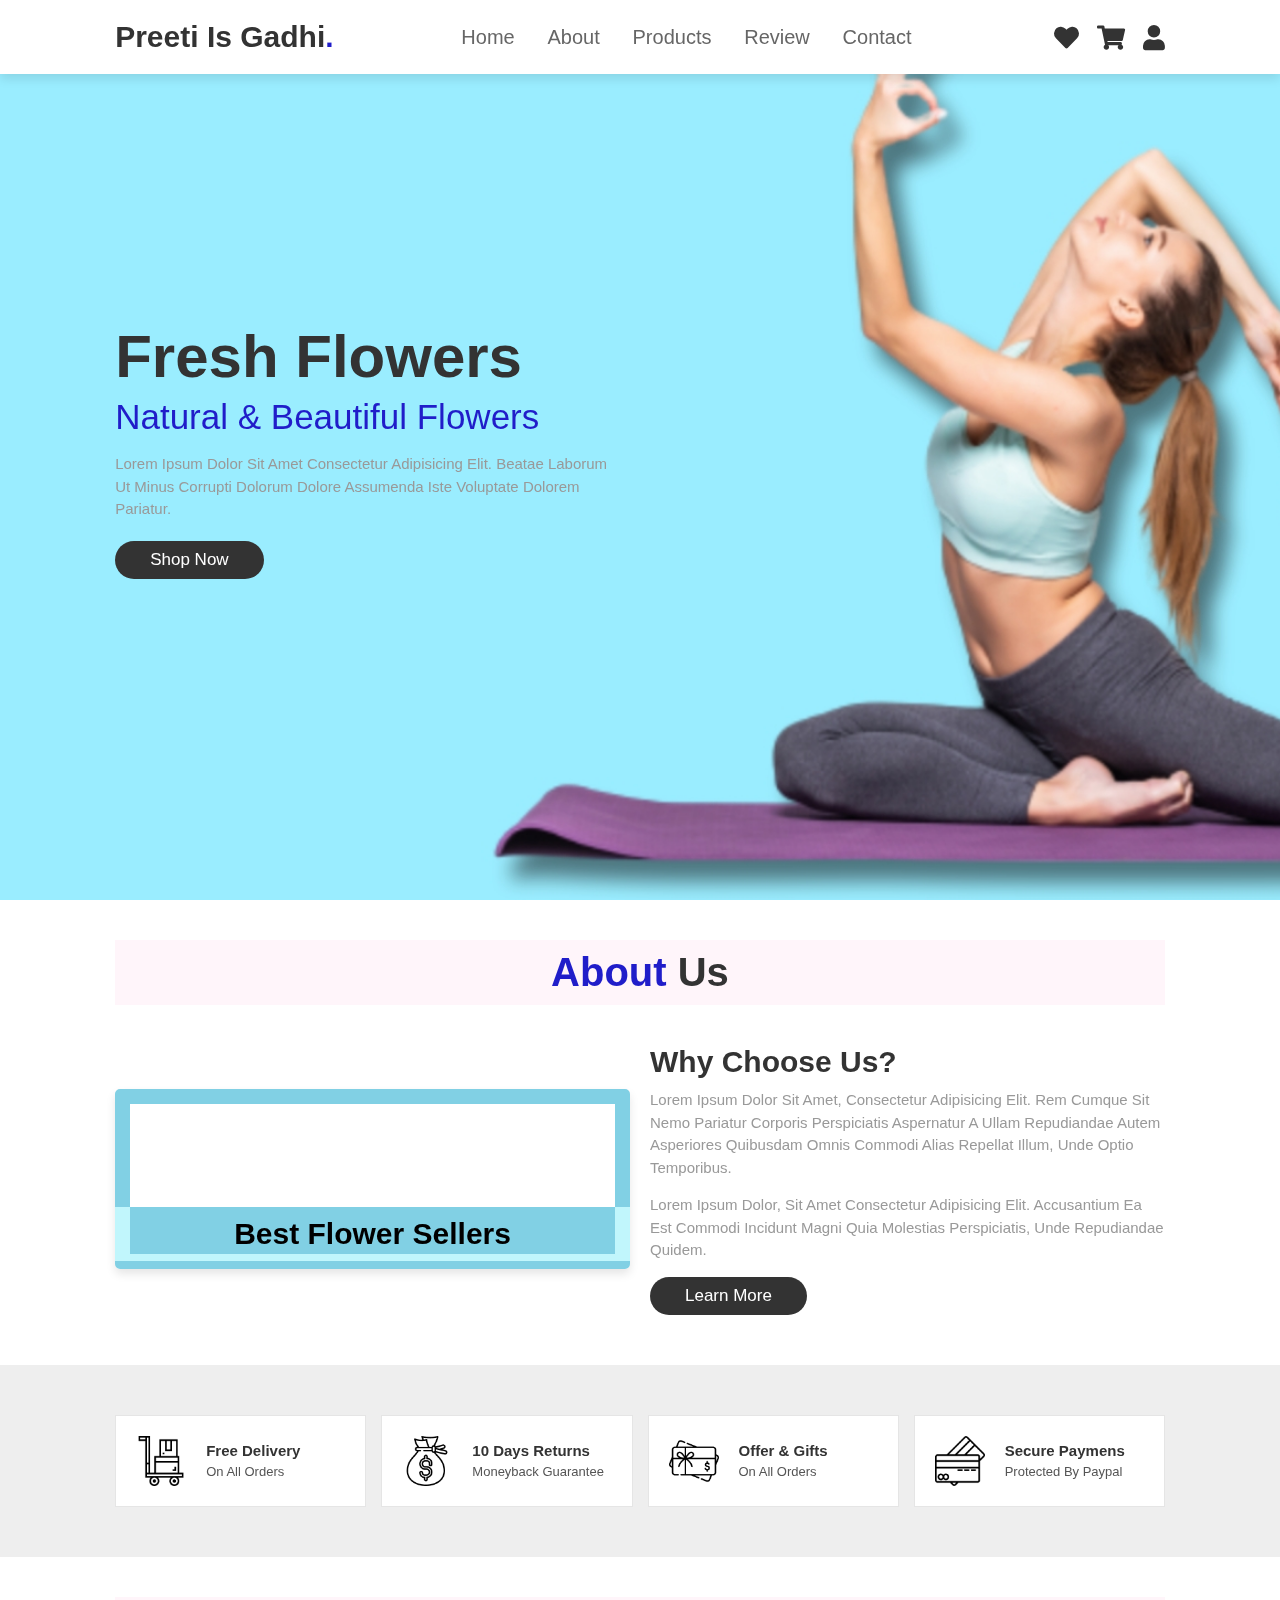
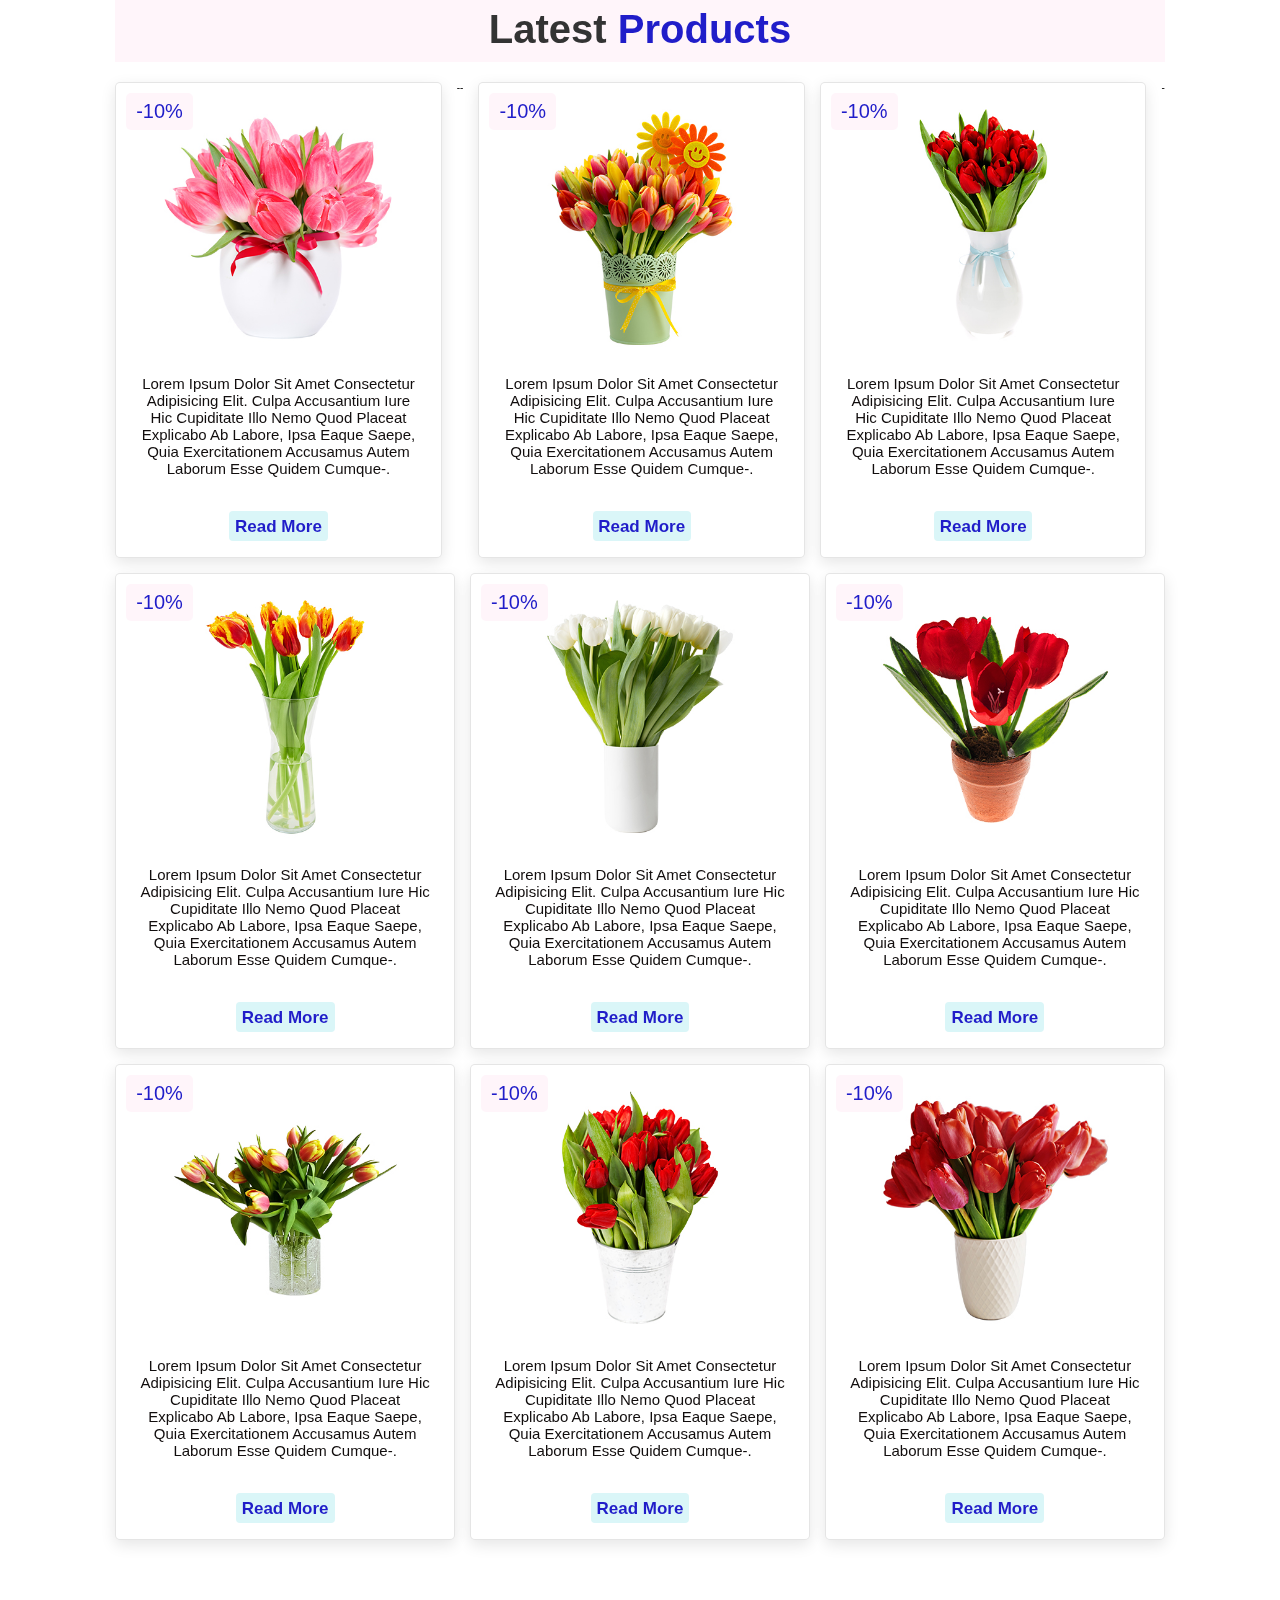
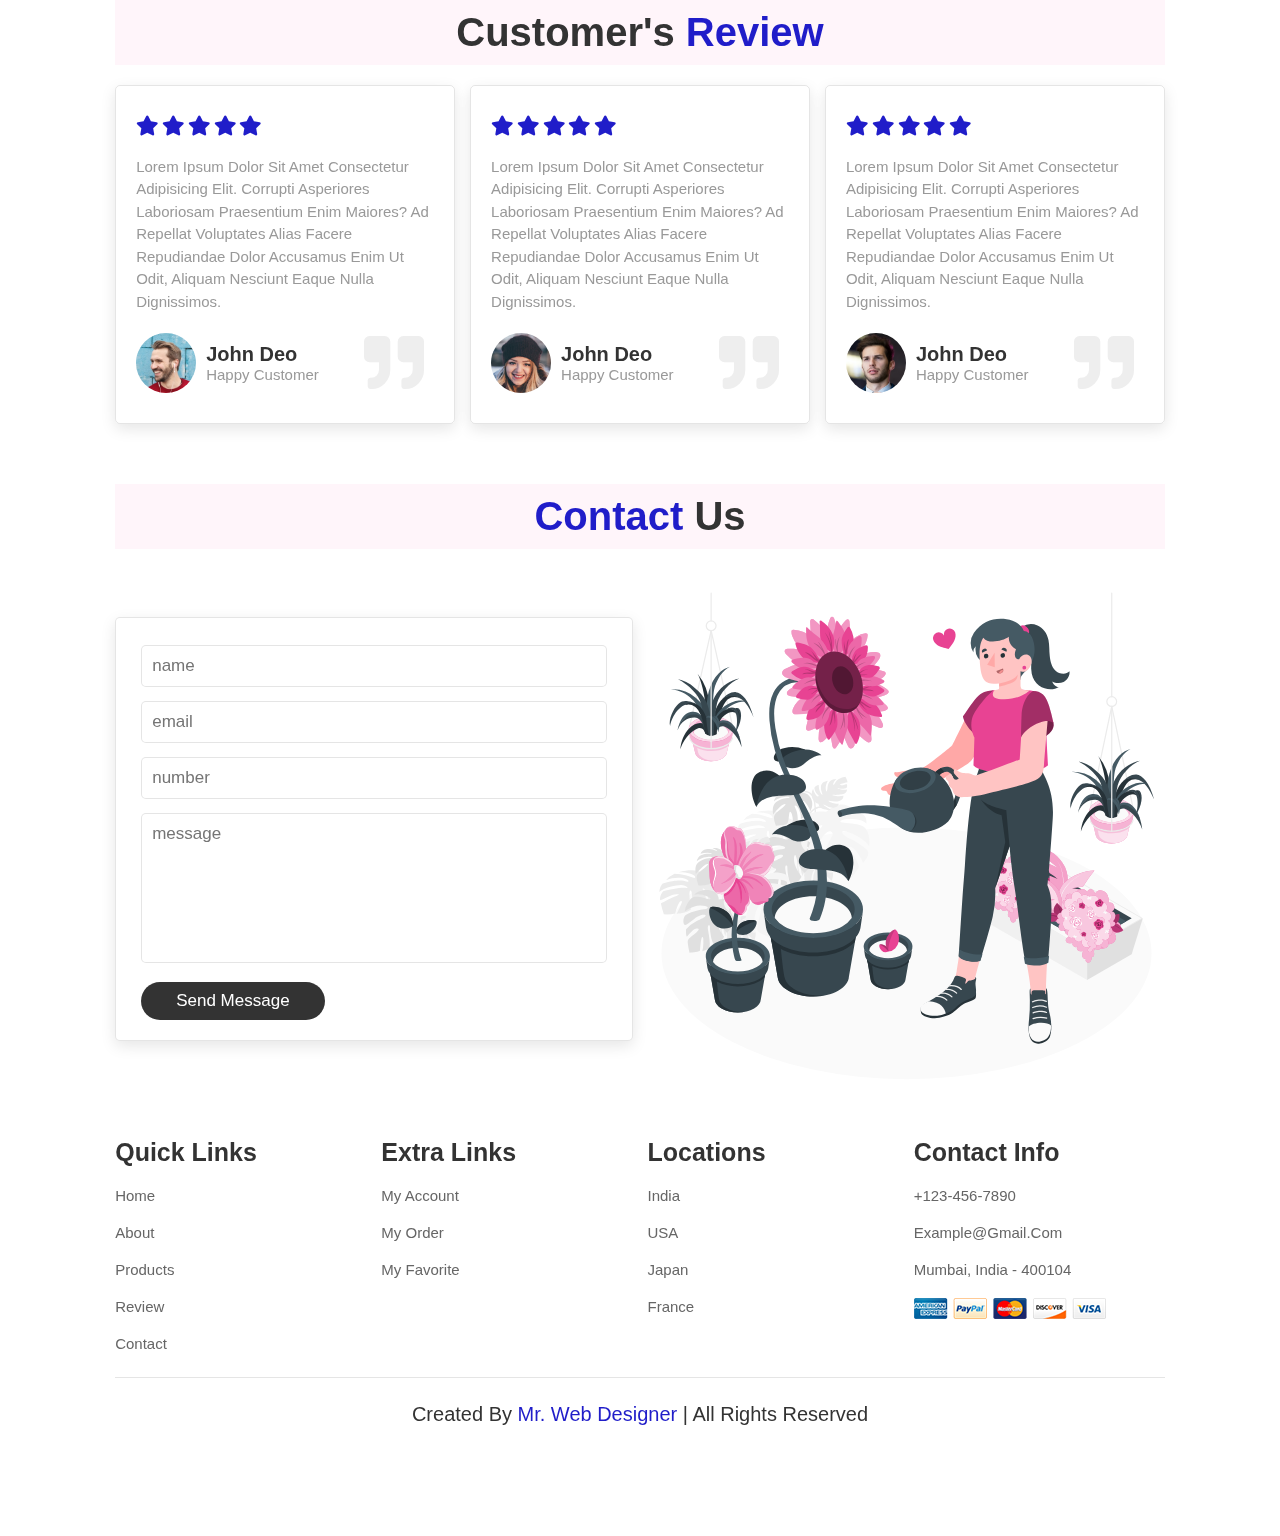
==== commit a786e977: "Update index.html" ====
--- a/index.html
+++ b/index.html
@@ -141,7 +141,7 @@
                 <p>Lorem ipsum dolor sit amet consectetur adipisicing elit. Culpa accusantium iure hic cupiditate illo nemo quod placeat explicabo ab labore, ipsa eaque saepe, quia exercitationem accusamus autem laborum esse quidem cumque-.</p>
                
             </div>
-            <div class="content"><a href="www.google.com" class="price" target="_blank"> Read more  </a>
+            <div class="content"><a href="nexb.html" class="price" target="_blank"> Read more  </a>
             </div>
         </div>--
         <!------------product number 2--------------->
@@ -432,4 +432,4 @@
 
     
 </body>
-</html>+</html>
--- a/css/style.css
+++ b/css/style.css
@@ -1,5 +1,5 @@
 :root{
-    --pink:#e84393;
+    --pink:#201dc9;
 }
 
 *{
@@ -155,18 +155,18 @@
 
 .about .row .video-container video{
     width:100%;
-    border:1.5rem solid #fff;
-    border-radius: .5rem;
-    box-shadow: 0 .5rem 1rem rgba(0,0,0,.1);
+    border:1.5rem solid rgb(129, 208, 228);
+    border-radius: .5rem;
+    box-shadow: 0 .5rem 1rem #0000001a;
     height: 100%;
     object-fit: cover;
 }
 
 .about .row .video-container h3{
     position: absolute;
-    top:50%; transform: translateY(-50%);
+    top:80%; transform: translateY(-50%);
     font-size: 3rem;
-    background:#fff;
+    background:rgb(129, 208, 228);
     width:100%;
     padding:1rem 2rem;
     text-align: center;
@@ -228,6 +228,7 @@
     display: flex;
     flex-wrap: wrap;
     gap:1.5rem;
+   
 }
 
 .products .box-container .box{
@@ -235,7 +236,8 @@
     box-shadow: 0 .5rem 1.5rem rgba(0,0,0,.1);
     border-radius: .5rem;
     border:.1rem solid rgba(0,0,0,.1);
-    position: relative;    
+    position: relative; 
+    background-color: rgb(255, 255, 255);   
 }
 
 .products .box-container .box .discount{
@@ -254,14 +256,17 @@
     text-align: center;
     padding-top: 2rem;
     overflow:hidden;
+    
 }
 
 .products .box-container .box .image img{
     height:25rem;
+    border: 0.1em solid rgb(255, 255, 255);
+    border-radius:10px;
 }
 
 .products .box-container .box:hover .image img{
-    transform: scale(1.1);
+    transform: scale(1.0);
 }
 
 .products .box-container .box .image .icons{
@@ -298,16 +303,21 @@
     text-align: center;
 }
 
-.products .box-container .box .content h3{
-    font-size: 2.5rem;
-    color:#333;
+.products .box-container .box .content p{
+    font-size: 1.5rem;
+    color:rgb(17, 13, 13);
 }
 
 .products .box-container .box .content .price{
-    font-size: 2.5rem;
+    font-size: 1.7rem;
     color:var(--pink);
     font-weight: bolder;
     padding-top: 1rem;
+    background-color:rgba(134, 226, 231, 0.3);
+    border-radius:4px;
+    text-align: center;
+    padding:2%;
+    
 }
 
 .products .box-container .box .content .price span{
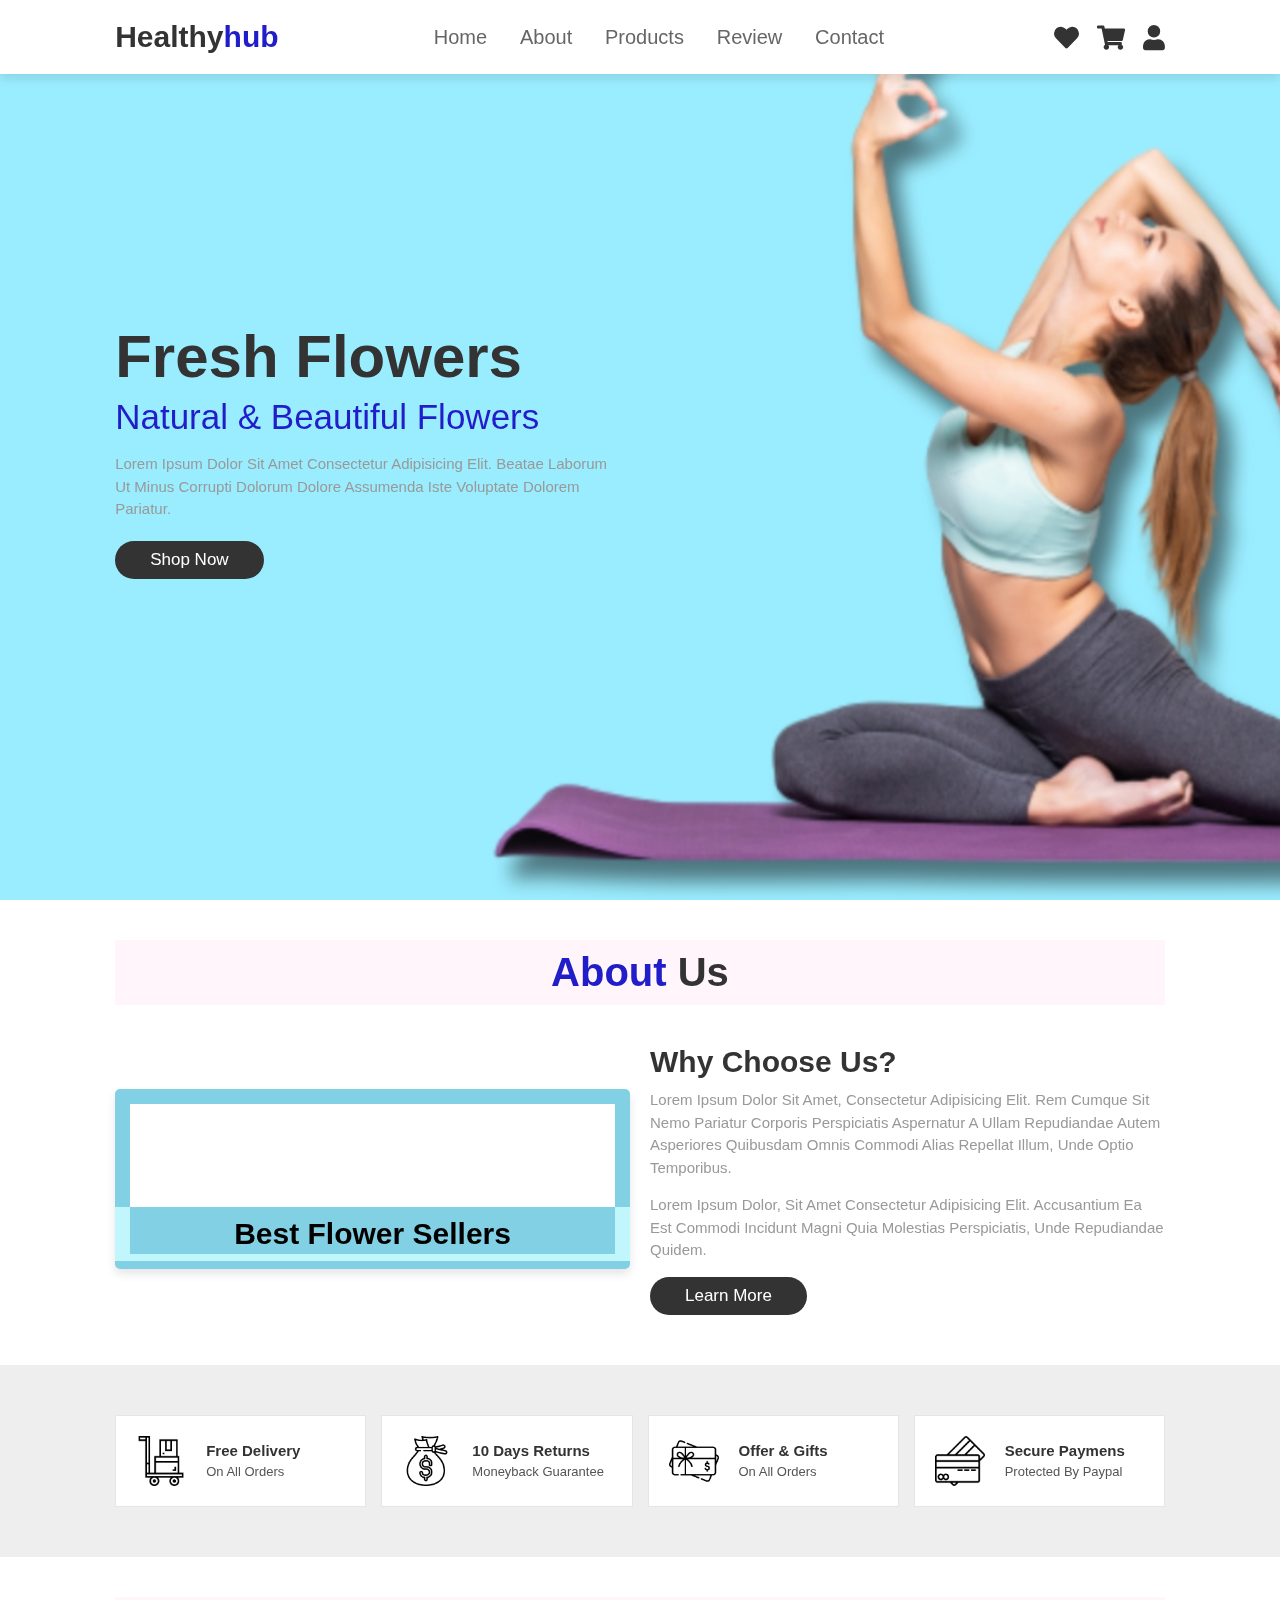
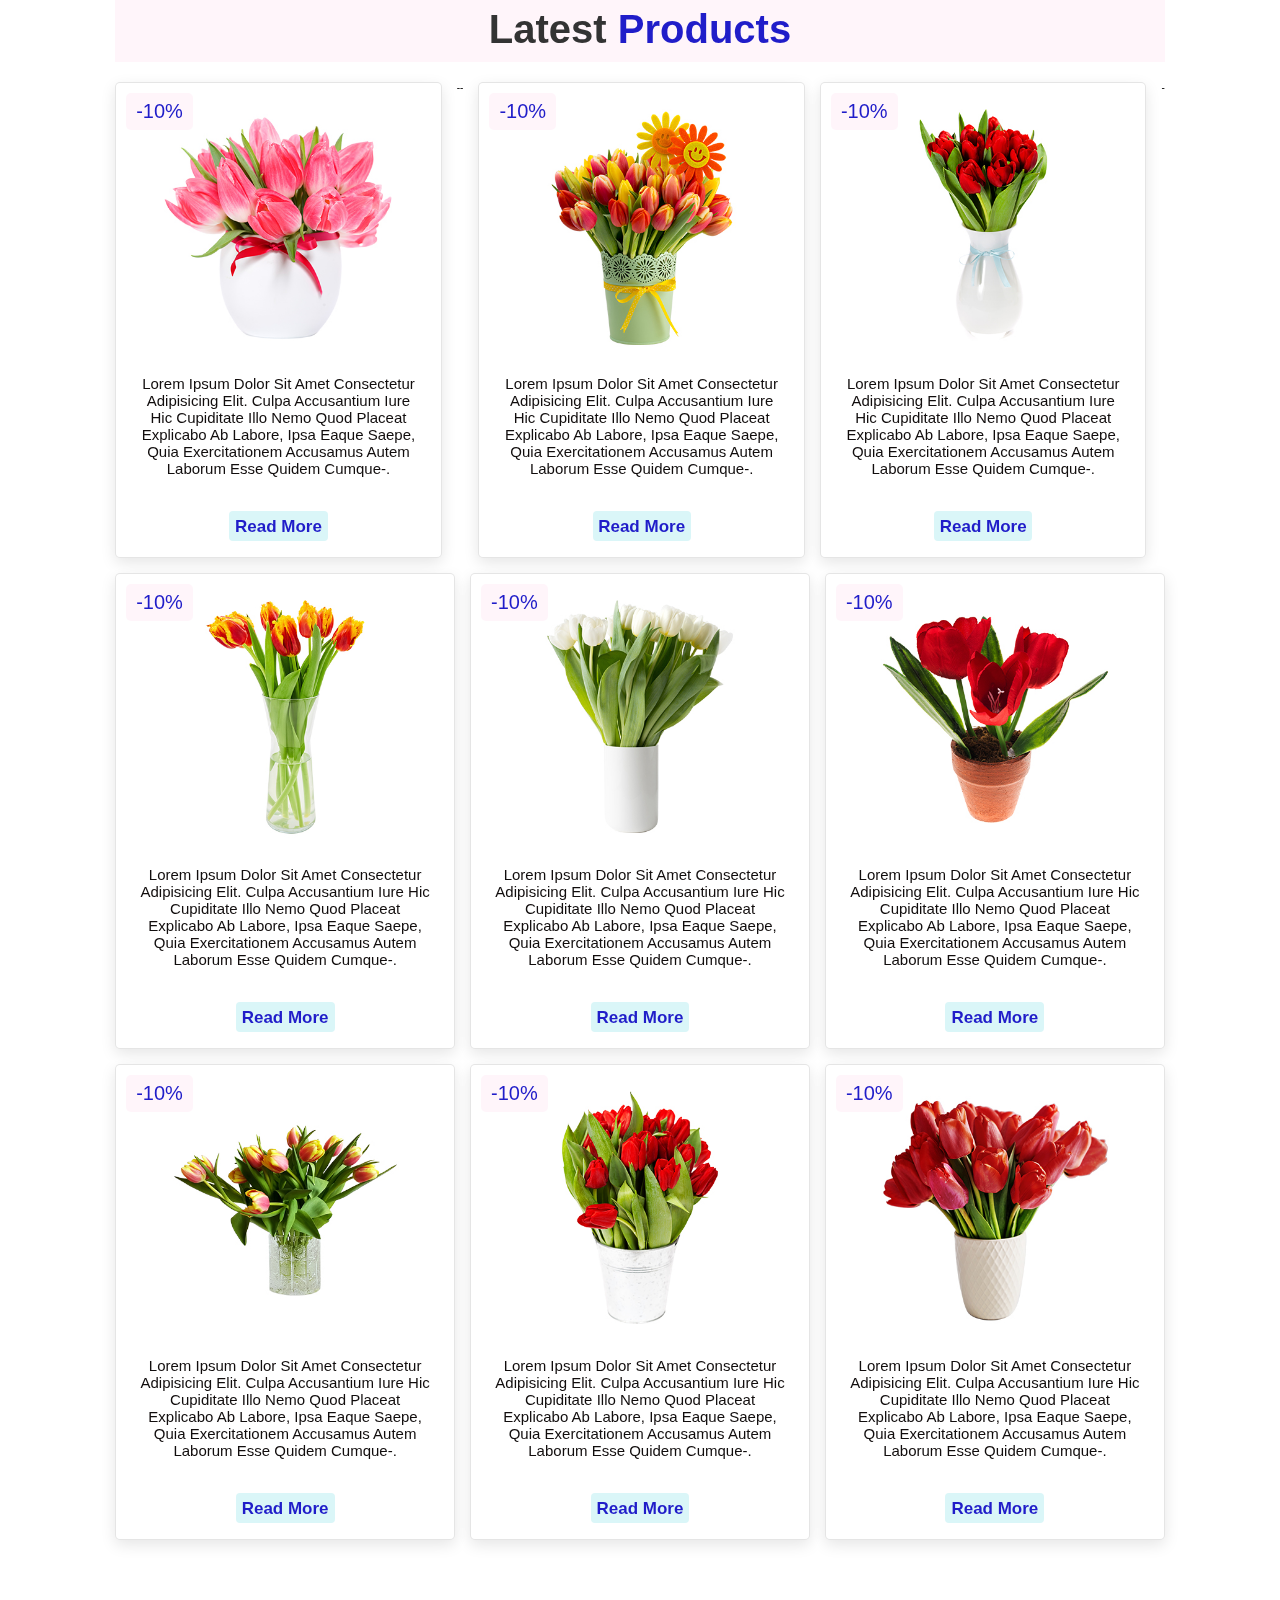
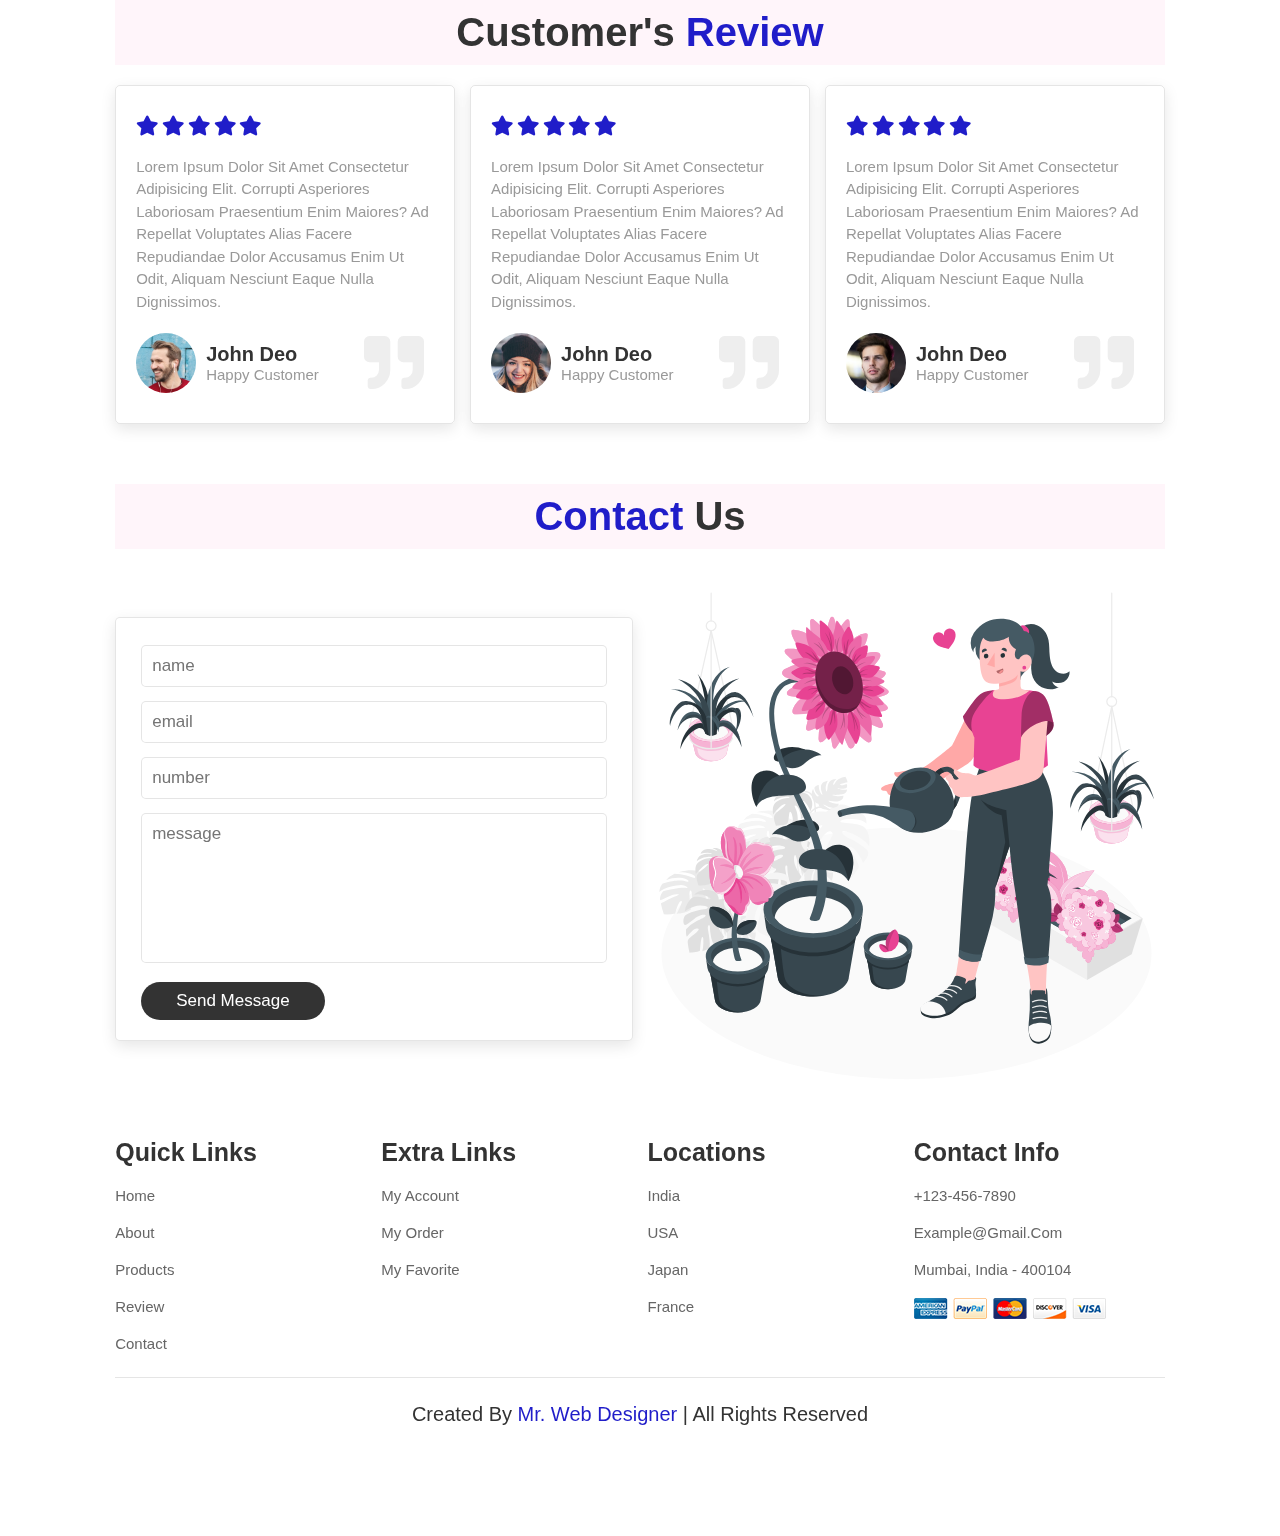
==== commit 033c0caa: "Update index.html" ====
--- a/index.html
+++ b/index.html
@@ -22,7 +22,7 @@
     <input type="checkbox" name="" id="toggler">
     <label for="toggler" class="fas fa-bars"></label>
 
-    <a href="#" class="logo">preeti is gadhi<span>.</span></a>
+    <a href="#" class="logo">Healthy<span>hub</span></a>
 
     <nav class="navbar">
         <a href="#home">home</a>
@@ -50,7 +50,7 @@
         <h3>fresh flowers</h3>
         <span> natural & beautiful flowers </span>
         <p>Lorem ipsum dolor sit amet consectetur adipisicing elit. Beatae laborum ut minus corrupti dolorum dolore assumenda iste voluptate dolorem pariatur.</p>
-        <a href="#" class="btn">shop now</a>
+        <a href="#products" class="btn">shop now</a>
     </div>
     
 </section>
